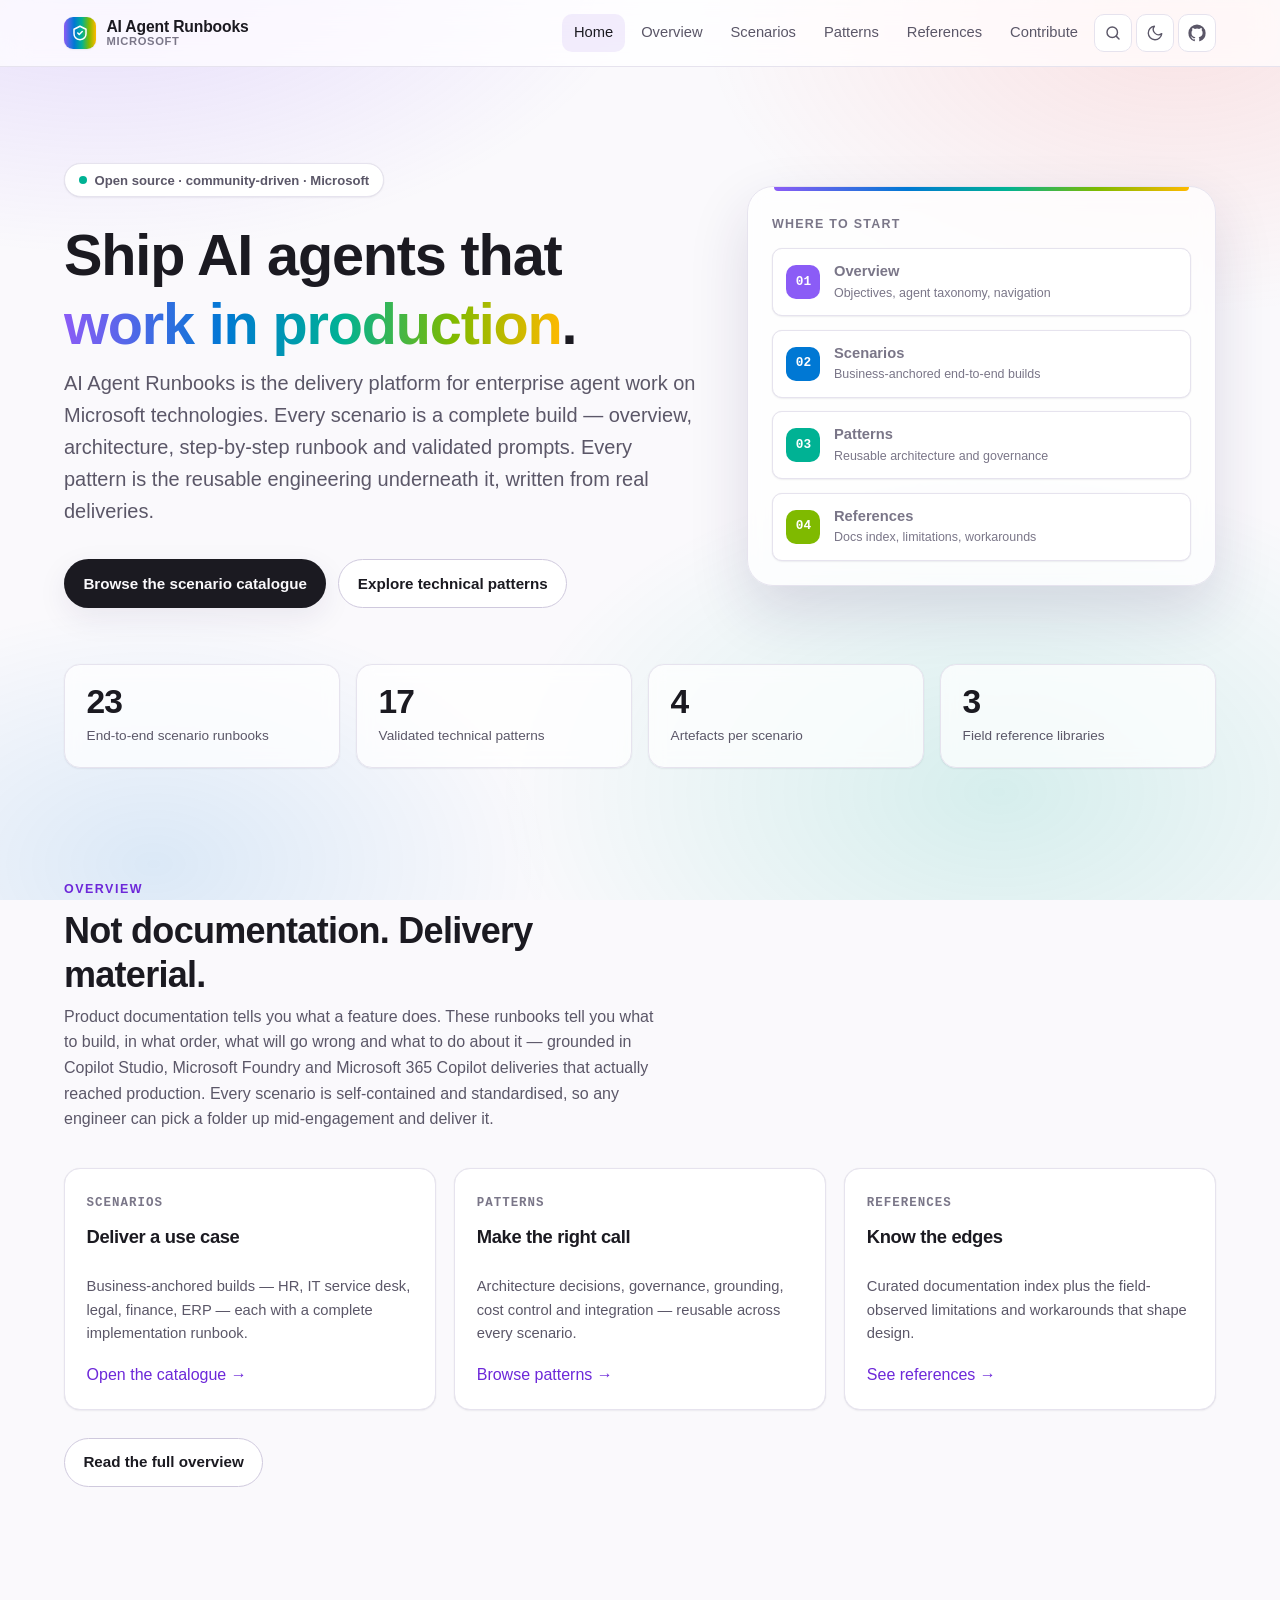
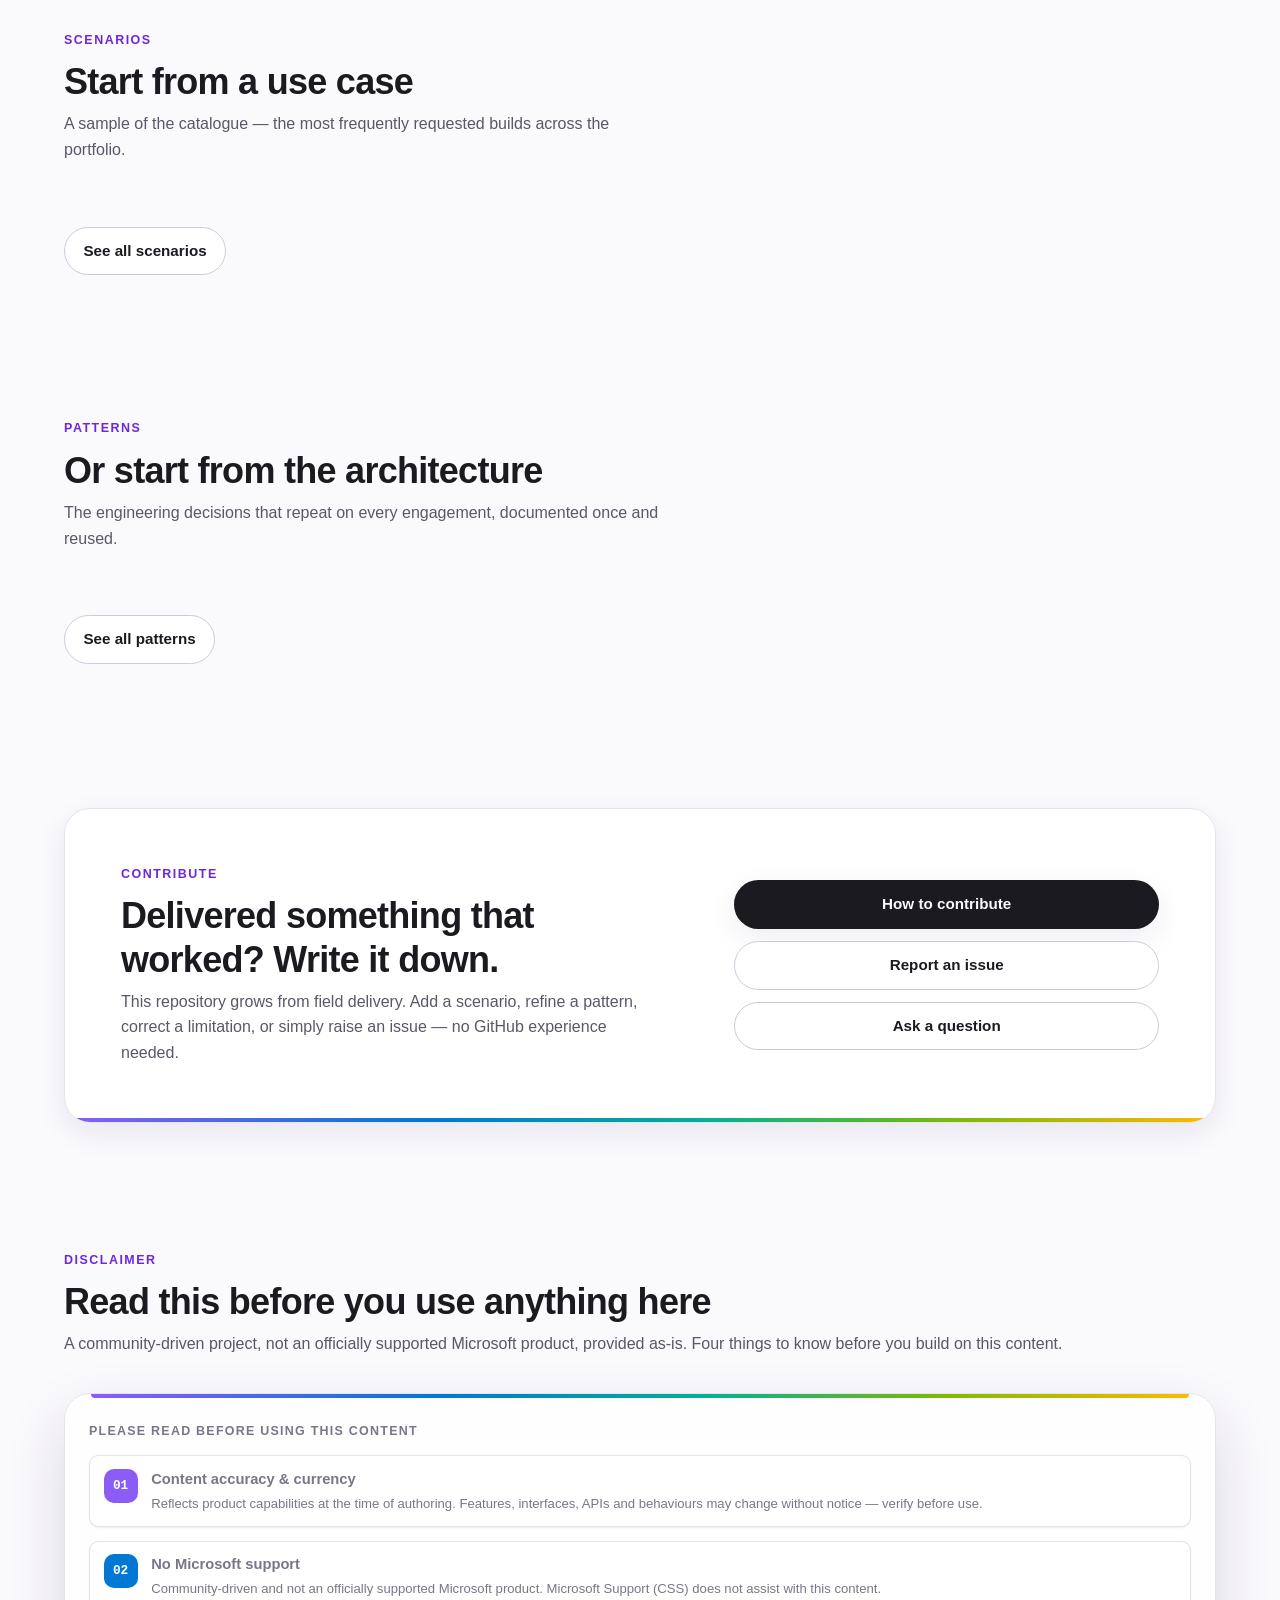
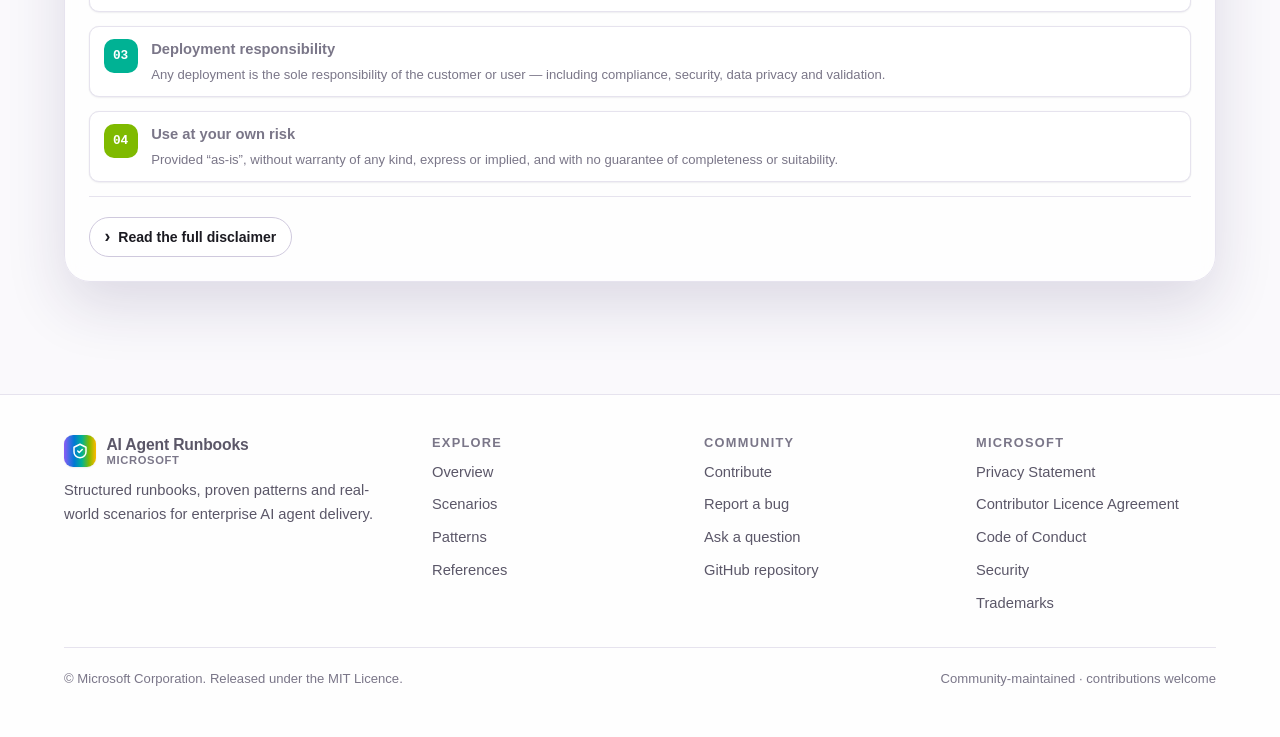
==== docs/index.html @ add22dee "Add full-text search to production website (#16) Port the reviewed dev search feature while preservi" ====
<!DOCTYPE html>
<html lang="en" data-theme="light">
<head>
<meta charset="UTF-8">
<meta name="viewport" content="width=device-width, initial-scale=1">
<title>AI Agent Runbooks — build production-ready agents on Microsoft platforms</title>
<meta name="description" content="The delivery platform for AI Agent Runbooks: end-to-end scenario runbooks, validated technical patterns and field references for Microsoft Copilot Studio, Microsoft Foundry and Microsoft 365 Copilot.">
<meta property="og:title" content="AI Agent Runbooks">
<meta property="og:description" content="Runbooks, patterns and references for building enterprise-grade AI agents on Microsoft platforms.">
<meta property="og:type" content="website">
<link rel="icon" href="data:image/svg+xml,<svg xmlns='http://www.w3.org/2000/svg' viewBox='0 0 32 32'><defs><linearGradient id='g' x1='0' x2='1'><stop offset='0' stop-color='%238b5cf6'/><stop offset='.5' stop-color='%230078d4'/><stop offset='1' stop-color='%2300b294'/></linearGradient></defs><rect width='32' height='32' rx='9' fill='url(%23g)'/><path d='M9 21V11h5.2c2.3 0 3.8 1.3 3.8 3.3 0 1.5-.8 2.6-2.2 3l2.6 3.7h-2.7l-2.2-3.3h-2V21H9zm2.5-5.3h2.4c1 0 1.6-.5 1.6-1.4s-.6-1.4-1.6-1.4h-2.4v2.8zM20 21l3.5-10H26l-3.5 10H20z' fill='white'/></svg>">
<link rel="stylesheet" href="assets/styles.css">
<script>
  (function () {
    var stored = null;
    try { stored = localStorage.getItem("arb-theme"); } catch (e) {}
    var theme = stored || (window.matchMedia("(prefers-color-scheme: dark)").matches ? "dark" : "light");
    document.documentElement.setAttribute("data-theme", theme);
  })();
</script>
</head>
<body>

<header class="site-header">
  <div class="wrap bar">
    <a class="brand" href="index.html">
      <span class="mark" aria-hidden="true">
        <svg viewBox="0 0 24 24" fill="none" stroke="white" stroke-width="2" stroke-linecap="round" stroke-linejoin="round"><path d="M12 3 4 7v6c0 4.4 3.4 7.4 8 8 4.6-.6 8-3.6 8-8V7l-8-4Z"/><path d="m9 12 2 2 4-4"/></svg>
      </span>
      <span class="name"><strong>AI Agent Runbooks</strong><span>Microsoft</span></span>
    </a>
    <button class="icon-btn nav-toggle" type="button" aria-expanded="false" aria-label="Toggle navigation"></button>
    <nav class="nav">
      <a class="navlink" href="index.html">Home</a>
      <a class="navlink" href="overview.html">Overview</a>
      <a class="navlink" href="scenarios.html">Scenarios</a>
      <a class="navlink" href="patterns.html">Patterns</a>
      <a class="navlink" href="references.html">References</a>
      <a class="navlink" href="contribute.html">Contribute</a>
      <button class="icon-btn" type="button" data-global-search data-search-icon aria-label="Search the site" aria-haspopup="dialog" aria-controls="site-search-dialog"></button>
      <button class="icon-btn" type="button" data-theme-toggle aria-label="Toggle theme"></button>
      <a class="icon-btn" href="https://github.com/microsoft/ai-agent-runbooks" target="_blank" rel="noopener" aria-label="Open the repository on GitHub" data-github-icon></a>
    </nav>
  </div>
</header>

<main>

  <!-- HERO -->
  <section class="hero">
    <div class="wrap hero-layout">
      <div>
        <span class="eyebrow"><span class="dot"></span> Open source · community-driven · Microsoft</span>
        <h1>Ship AI agents that <span class="grad-text">work in production</span>.</h1>
        <p class="lede">
          AI Agent Runbooks is the delivery platform for enterprise agent work on Microsoft technologies.
          Every scenario is a complete build — overview, architecture, step-by-step runbook and validated
          prompts. Every pattern is the reusable engineering underneath it, written from real deliveries.
        </p>
        <div class="hero-actions">
          <a class="btn btn-primary" href="scenarios.html">Browse the scenario catalogue</a>
          <a class="btn btn-ghost" href="patterns.html">Explore technical patterns</a>
        </div>
      </div>

      <aside class="hero-art" aria-label="Where to start">
        <div class="art-head">Where to start</div>
        <a class="art-step" href="overview.html"><span class="n">01</span><span><strong>Overview</strong><span>Objectives, agent taxonomy, navigation</span></span></a>
        <a class="art-step" href="scenarios.html"><span class="n">02</span><span><strong>Scenarios</strong><span>Business-anchored end-to-end builds</span></span></a>
        <a class="art-step" href="patterns.html"><span class="n">03</span><span><strong>Patterns</strong><span>Reusable architecture and governance</span></span></a>
        <a class="art-step" href="references.html"><span class="n">04</span><span><strong>References</strong><span>Docs index, limitations, workarounds</span></span></a>
      </aside>
    </div>

    <div class="wrap">
      <div class="stats">
        <div class="stat"><div class="num" id="stat-scenarios">23</div><div class="label">End-to-end scenario runbooks</div></div>
        <div class="stat"><div class="num" id="stat-patterns">17</div><div class="label">Validated technical patterns</div></div>
        <div class="stat"><div class="num">4</div><div class="label">Artefacts per scenario</div></div>
        <div class="stat"><div class="num">3</div><div class="label">Field reference libraries</div></div>
      </div>
    </div>
  </section>

  <!-- OVERVIEW -->
  <section class="section">
    <div class="wrap">
      <div class="section-head">
        <div class="kicker">Overview</div>
        <h2>Not documentation. Delivery material.</h2>
        <p class="muted">
          Product documentation tells you what a feature does. These runbooks tell you what to build, in what
          order, what will go wrong and what to do about it — grounded in Copilot Studio, Microsoft Foundry and
          Microsoft 365 Copilot deliveries that actually reached production. Every scenario is self-contained and
          standardised, so any engineer can pick a folder up mid-engagement and deliver it.
        </p>
      </div>

      <div class="grid grid-3">
        <div class="card pillar">
          <div class="step">SCENARIOS</div>
          <h3>Deliver a use case</h3>
          <p>Business-anchored builds — HR, IT service desk, legal, finance, ERP — each with a complete implementation runbook.</p>
          <div class="foot"><a href="scenarios.html">Open the catalogue →</a></div>
        </div>
        <div class="card pillar">
          <div class="step">PATTERNS</div>
          <h3>Make the right call</h3>
          <p>Architecture decisions, governance, grounding, cost control and integration — reusable across every scenario.</p>
          <div class="foot"><a href="patterns.html">Browse patterns →</a></div>
        </div>
        <div class="card pillar">
          <div class="step">REFERENCES</div>
          <h3>Know the edges</h3>
          <p>Curated documentation index plus the field-observed limitations and workarounds that shape design.</p>
          <div class="foot"><a href="references.html">See references →</a></div>
        </div>
      </div>

      <p style="margin-top:1.75rem"><a class="btn btn-ghost" href="overview.html">Read the full overview</a></p>
    </div>
  </section>

  <!-- FEATURED SCENARIOS -->
  <section class="section">
    <div class="wrap">
      <div class="section-head">
        <div class="kicker">Scenarios</div>
        <h2>Start from a use case</h2>
        <p class="muted">A sample of the catalogue — the most frequently requested builds across the portfolio.</p>
      </div>
      <div class="grid grid-3" id="featured-scenarios"></div>
      <p style="margin-top:1.75rem"><a class="btn btn-ghost" href="scenarios.html">See all scenarios</a></p>
    </div>
  </section>

  <!-- FEATURED PATTERNS -->
  <section class="section">
    <div class="wrap">
      <div class="section-head">
        <div class="kicker">Patterns</div>
        <h2>Or start from the architecture</h2>
        <p class="muted">The engineering decisions that repeat on every engagement, documented once and reused.</p>
      </div>
      <div class="grid grid-3" id="featured-patterns"></div>
      <p style="margin-top:1.75rem"><a class="btn btn-ghost" href="patterns.html">See all patterns</a></p>
    </div>
  </section>

  <!-- CTA -->
  <section class="section">
    <div class="wrap">
      <div class="cta">
        <div class="cta-grid">
          <div>
            <div style="font-size:.78rem;font-weight:700;letter-spacing:.12em;text-transform:uppercase;color:var(--accent);margin-bottom:.6rem">Contribute</div>
            <h2>Delivered something that worked? Write it down.</h2>
            <p style="margin-bottom:0">
              This repository grows from field delivery. Add a scenario, refine a pattern, correct a limitation,
              or simply raise an issue — no GitHub experience needed.
            </p>
          </div>
          <div class="actions">
            <a class="btn btn-primary" href="contribute.html">How to contribute</a>
            <a class="btn btn-ghost" href="https://github.com/microsoft/ai-agent-runbooks/issues/new?template=bug_report.yml" target="_blank" rel="noopener">Report an issue</a>
            <a class="btn btn-ghost" href="https://github.com/microsoft/ai-agent-runbooks/issues/new?template=question.yml" target="_blank" rel="noopener">Ask a question</a>
          </div>
        </div>
      </div>
    </div>
  </section>

  <!-- DISCLAIMER -->
  <section class="section disclaimer-section">
    <div class="wrap">
      <div class="section-head">
        <div class="kicker">Disclaimer</div>
        <h2>Read this before you use anything here</h2>
        <p class="muted">
          A community-driven project, not an officially supported Microsoft product, provided as-is.
          Four things to know before you build on this content.
        </p>
      </div>

      <div class="hero-art disclaimer-panel" aria-label="Disclaimer">
        <div class="art-head">Please read before using this content</div>
        <div class="art-step">
          <span class="n">01</span>
          <span><strong>Content accuracy &amp; currency</strong><span>Reflects product capabilities at the time of authoring. Features, interfaces, APIs and behaviours may change without notice — verify before use.</span></span>
        </div>
        <div class="art-step">
          <span class="n">02</span>
          <span><strong>No Microsoft support</strong><span>Community-driven and not an officially supported Microsoft product. Microsoft Support (CSS) does not assist with this content.</span></span>
        </div>
        <div class="art-step">
          <span class="n">03</span>
          <span><strong>Deployment responsibility</strong><span>Any deployment is the sole responsibility of the customer or user — including compliance, security, data privacy and validation.</span></span>
        </div>
        <div class="art-step">
          <span class="n">04</span>
          <span><strong>Use at your own risk</strong><span>Provided “as-is”, without warranty of any kind, express or implied, and with no guarantee of completeness or suitability.</span></span>
        </div>

        <details class="disclaimer-full">
          <summary><span class="chev" aria-hidden="true">›</span> Read the full disclaimer</summary>
          <div class="disclaimer-body">
            <p><strong>Please read the following disclaimers carefully before using any content in this repository.</strong></p>

            <h4>1. Content accuracy and currency</h4>
            <p>
              The content, configurations, architecture diagrams, and implementation guidance included in this
              repository reflect information and product capabilities available <strong>at the time of authoring</strong>.
              Microsoft products and services — including Microsoft Copilot Studio, Azure AI Foundry, and
              Microsoft 365 Copilot — are continuously updated, and <strong>features, interfaces, APIs, and
              behaviors may change</strong> without notice following a product update or release.
            </p>
            <p>
              Users are responsible for verifying that the guidance in this repository remains applicable and
              accurate against the current version of the relevant Microsoft products and services before use in
              any project or production environment.
            </p>

            <h4>2. No Microsoft support</h4>
            <p>
              This repository is a <strong>community-driven project</strong> and is <strong>not an officially
              supported Microsoft product</strong>. Content is contributed and maintained by Microsoft employees
              and community members acting in a voluntary capacity.
            </p>
            <p>
              <strong>Microsoft Support (CSS) does not provide assistance, troubleshooting, or incident
              response</strong> for issues arising from the use of content in this repository. For official
              product support, please use the
              <a href="https://support.microsoft.com" target="_blank" rel="noopener">Microsoft Support portal</a>
              or your designated Microsoft support channel.
            </p>

            <h4>3. Deployment responsibility</h4>
            <p>
              Any deployment of AI Agent solutions derived from or informed by the content in this repository is
              <strong>the sole responsibility of the customer or user performing the deployment</strong>. This
              includes, but is not limited to:
            </p>
            <ul>
              <li>Ensuring compliance with applicable laws, regulations, and organizational policies</li>
              <li>Validating configurations, integrations, and data handling practices in your target environment</li>
              <li>Managing access controls, security configurations, and data privacy requirements</li>
              <li>Testing and validating agent behavior prior to production release</li>
            </ul>
            <p>
              Microsoft and the contributors to this repository <strong>assume no liability</strong> for any
              damages, data loss, service disruption, or compliance violations resulting from the use or
              deployment of content from this repository.
            </p>

            <h4>4. General use at own risk</h4>
            <p>
              This repository is provided <strong>“as-is”</strong>, without warranty of any kind, express or
              implied. The authors and contributors make no representations or guarantees regarding the
              completeness, reliability, suitability, or availability of any content within this repository for
              any particular purpose. <strong>Use of this repository and its contents is entirely at your own
              risk.</strong>
            </p>

            <p class="disclaimer-note">
              Source of record:
              <a href="https://github.com/microsoft/ai-agent-runbooks/tree/main/00-overview#disclaimer" target="_blank" rel="noopener">00-overview · Disclaimer</a>.
              Trademark guidance is covered by
              <a href="https://www.microsoft.com/en-us/legal/intellectualproperty/trademarks/usage/general" target="_blank" rel="noopener">Microsoft’s Trademark &amp; Brand Guidelines</a>.
            </p>
          </div>
        </details>
      </div>
    </div>
  </section>

</main>

<footer class="site-footer">
  <div class="wrap">
    <div class="footer-grid">
      <div>
        <a class="brand" href="index.html" style="margin-bottom:.75rem">
          <span class="mark" aria-hidden="true">
            <svg viewBox="0 0 24 24" fill="none" stroke="white" stroke-width="2" stroke-linecap="round" stroke-linejoin="round"><path d="M12 3 4 7v6c0 4.4 3.4 7.4 8 8 4.6-.6 8-3.6 8-8V7l-8-4Z"/><path d="m9 12 2 2 4-4"/></svg>
          </span>
          <span class="name"><strong>AI Agent Runbooks</strong><span>Microsoft</span></span>
        </a>
        <p class="muted" style="font-size:.92rem;max-width:38ch">
          Structured runbooks, proven patterns and real-world scenarios for enterprise AI agent delivery.
        </p>
      </div>
      <div>
        <h4>Explore</h4>
        <ul>
          <li><a href="overview.html">Overview</a></li>
          <li><a href="scenarios.html">Scenarios</a></li>
          <li><a href="patterns.html">Patterns</a></li>
          <li><a href="references.html">References</a></li>
        </ul>
      </div>
      <div>
        <h4>Community</h4>
        <ul>
          <li><a href="contribute.html">Contribute</a></li>
          <li><a href="https://github.com/microsoft/ai-agent-runbooks/issues/new?template=bug_report.yml" target="_blank" rel="noopener">Report a bug</a></li>
          <li><a href="https://github.com/microsoft/ai-agent-runbooks/issues/new?template=question.yml" target="_blank" rel="noopener">Ask a question</a></li>
          <li><a href="https://github.com/microsoft/ai-agent-runbooks" target="_blank" rel="noopener">GitHub repository</a></li>
        </ul>
      </div>
      <div>
        <h4>Microsoft</h4>
        <ul>
          <li><a href="https://go.microsoft.com/fwlink/?LinkId=521839" target="_blank" rel="noopener">Privacy Statement</a></li>
          <li><a href="https://cla.opensource.microsoft.com" target="_blank" rel="noopener">Contributor Licence Agreement</a></li>
          <li><a href="https://opensource.microsoft.com/codeofconduct/" target="_blank" rel="noopener">Code of Conduct</a></li>
          <li><a href="https://github.com/microsoft/ai-agent-runbooks/blob/main/SECURITY.md" target="_blank" rel="noopener">Security</a></li>
          <li><a href="https://www.microsoft.com/legal/intellectualproperty/trademarks/usage/general" target="_blank" rel="noopener">Trademarks</a></li>
        </ul>
      </div>
    </div>
    <div class="legal">
      <span>© Microsoft Corporation. Released under the MIT Licence.</span>
      <span>Community-maintained · contributions welcome</span>
    </div>
  </div>
</footer>

<script src="assets/data.js"></script>
<script src="assets/app.js"></script>
<script>
  (function () {
    var featuredScenarios = [
      "Employee-Self-Service-Agent",
      "Email-and-Mailbox-Triage-Agent",
      "Document-Processing-and-Extraction-Agent"
    ];
    var featuredPatterns = [
      "Enterprise-RAG-Pattern",
      "Agent-Governance-and-Rollout-Control-Plane",
      "Declarative-vs-Custom-engine-agent"
    ];

    function pick(list, ids) {
      return ids.map(function (id) {
        return list.filter(function (x) { return x.id === id; })[0];
      }).filter(Boolean);
    }

    document.getElementById("featured-scenarios").innerHTML =
      pick(SCENARIOS, featuredScenarios).map(scenarioCard).join("");
    document.getElementById("featured-patterns").innerHTML =
      pick(PATTERNS, featuredPatterns).map(patternCard).join("");
  })();
</script>

</body>
</html>
---- docs/assets/styles.css ----
/* =============================================================
   AI Agent Runbooks — design system
   Visual language: Microsoft 365 Copilot — soft light mesh
   background, Segoe UI, Copilot spectrum accents, rounded cards.
   ============================================================= */

:root {
  color-scheme: light;

  /* Copilot spectrum */
  --violet: #8b5cf6;
  --violet-deep: #6d28d9;
  --blue: #0078d4;
  --teal: #00b294;
  --green: #7fba00;
  --amber: #ffb900;
  --coral: #f9736b;

  --spectrum: linear-gradient(90deg, var(--violet) 0%, var(--blue) 32%, var(--teal) 56%, var(--green) 78%, var(--amber) 100%);

  --bg: #faf9fc;
  --surface: #ffffff;
  --surface-2: #f4f2f8;
  --panel: rgba(255, 255, 255, 0.72);
  --border: #e6e3ee;
  --border-strong: #cfc9dd;

  --text: #1b1a21;
  --text-muted: #5b5768;
  --text-soft: #7a7688;

  --accent: var(--violet-deep);
  --accent-soft: rgba(109, 40, 217, 0.08);
  --on-accent: #ffffff;

  --shadow-sm: 0 1px 2px rgba(24, 20, 45, 0.06), 0 0 1px rgba(24, 20, 45, 0.1);
  --shadow-md: 0 10px 30px rgba(43, 27, 84, 0.08);
  --shadow-lg: 0 24px 60px rgba(43, 27, 84, 0.14);

  --radius: 10px;
  --radius-lg: 16px;
  --radius-xl: 26px;

  --font: "Segoe UI", "Segoe UI Variable", Aptos, Calibri, -apple-system, BlinkMacSystemFont, sans-serif;
  --mono: Consolas, "Cascadia Mono", "Courier New", monospace;

  --maxw: 1200px;
}

html[data-theme="dark"] {
  color-scheme: dark;
  --bg: #14131a;
  --surface: #1c1b24;
  --surface-2: #23212e;
  --panel: rgba(28, 27, 36, 0.72);
  --border: #302e3d;
  --border-strong: #453f57;
  --text: #ece9f5;
  --text-muted: #a7a2b8;
  --text-soft: #8d8899;
  --accent: #b18bff;
  --accent-soft: rgba(177, 139, 255, 0.14);
  --on-accent: #17131f;
  --shadow-sm: 0 1px 2px rgba(0, 0, 0, 0.4);
  --shadow-md: 0 10px 30px rgba(0, 0, 0, 0.45);
  --shadow-lg: 0 24px 60px rgba(0, 0, 0, 0.55);
}

/* ---------- base ---------- */
* { box-sizing: border-box; }

html { scroll-behavior: smooth; }

body {
  margin: 0;
  font-family: var(--font);
  background: var(--bg);
  color: var(--text);
  font-size: 16px;
  line-height: 1.6;
  -webkit-font-smoothing: antialiased;
}

/* Soft Copilot mesh, fixed behind everything */
body::before {
  content: "";
  position: fixed;
  inset: 0;
  z-index: -1;
  pointer-events: none;
  background:
    radial-gradient(58rem 34rem at 8% -8%, rgba(139, 92, 246, 0.20), transparent 60%),
    radial-gradient(48rem 30rem at 92% 2%, rgba(249, 115, 107, 0.16), transparent 62%),
    radial-gradient(52rem 34rem at 78% 88%, rgba(0, 178, 148, 0.14), transparent 60%),
    radial-gradient(40rem 26rem at 12% 96%, rgba(0, 120, 212, 0.12), transparent 62%);
}

html[data-theme="dark"] body::before { opacity: 0.5; }

a { color: var(--accent); text-decoration: none; }
a:hover { text-decoration: underline; }

h1, h2, h3, h4 { line-height: 1.2; margin: 0 0 0.5rem; letter-spacing: -0.02em; font-weight: 600; }
h1 { font-size: clamp(2.2rem, 5vw, 3.6rem); }
h2 { font-size: clamp(1.6rem, 3vw, 2.25rem); }
h3 { font-size: 1.15rem; }
p { margin: 0 0 1rem; }

.wrap { width: 100%; max-width: var(--maxw); margin: 0 auto; padding: 0 1.5rem; }
.muted { color: var(--text-muted); }
.center { text-align: center; }
.grad-text {
  background: var(--spectrum);
  -webkit-background-clip: text;
  background-clip: text;
  color: transparent;
}

/* ---------- header ---------- */
.site-header {
  position: sticky;
  top: 0;
  z-index: 50;
  backdrop-filter: saturate(180%) blur(14px);
  background: var(--panel);
  border-bottom: 1px solid var(--border);
}
.site-header .bar {
  display: flex;
  align-items: center;
  gap: 1rem;
  height: 66px;
}
.brand { display: flex; align-items: center; gap: 0.65rem; font-weight: 600; color: var(--text); }
.brand:hover { text-decoration: none; }
.brand .mark {
  width: 32px; height: 32px; border-radius: 9px;
  background: var(--spectrum);
  display: grid; place-items: center;
  box-shadow: var(--shadow-sm);
}
.brand .mark svg { width: 18px; height: 18px; }
.brand .name { display: flex; flex-direction: column; line-height: 1.1; }
.brand .name strong { font-size: 0.98rem; letter-spacing: -0.01em; }
.brand .name span { font-size: 0.7rem; color: var(--text-soft); letter-spacing: 0.06em; text-transform: uppercase; }

.nav { display: flex; align-items: center; gap: 0.25rem; margin-left: auto; }
.nav a.navlink {
  padding: 0.45rem 0.75rem;
  border-radius: var(--radius);
  color: var(--text-muted);
  font-size: 0.92rem;
  font-weight: 500;
}
.nav a.navlink:hover { background: var(--surface-2); color: var(--text); text-decoration: none; }
.nav a.navlink.active { color: var(--text); background: var(--accent-soft); }

.icon-btn {
  display: grid; place-items: center;
  width: 38px; height: 38px;
  border-radius: var(--radius);
  border: 1px solid var(--border);
  background: var(--surface);
  color: var(--text-muted);
  cursor: pointer;
}
.icon-btn:hover { color: var(--text); border-color: var(--border-strong); }
.nav-toggle { display: none; }

/* ---------- buttons ---------- */
.btn {
  display: inline-flex; align-items: center; gap: 0.5rem;
  padding: 0.7rem 1.15rem;
  border-radius: 999px;
  font-weight: 600; font-size: 0.95rem;
  border: 1px solid transparent;
  cursor: pointer;
  transition: transform 0.15s ease, box-shadow 0.15s ease;
}
.btn:hover { text-decoration: none; transform: translateY(-1px); }
.btn-primary { background: var(--text); color: var(--bg); box-shadow: var(--shadow-md); }
html[data-theme="dark"] .btn-primary { background: var(--accent); color: var(--on-accent); }
.btn-ghost { background: var(--surface); color: var(--text); border-color: var(--border-strong); }
.btn-ghost:hover { border-color: var(--accent); color: var(--accent); }

/* ---------- hero ---------- */
.hero { padding: clamp(3.5rem, 8vw, 6rem) 0 3rem; }
.hero-layout { display: grid; grid-template-columns: minmax(0, 1.15fr) minmax(0, 0.85fr); gap: 3rem; align-items: center; }
.hero .eyebrow {
  display: inline-flex; align-items: center; gap: 0.5rem;
  padding: 0.35rem 0.85rem;
  border-radius: 999px;
  background: var(--surface);
  border: 1px solid var(--border);
  font-size: 0.82rem; font-weight: 600; color: var(--text-muted);
  box-shadow: var(--shadow-sm);
  margin-bottom: 1.5rem;
}
.hero .eyebrow .dot { width: 8px; height: 8px; border-radius: 50%; background: var(--teal); }
.hero h1 { max-width: 20ch; }
.hero .lede { font-size: clamp(1.05rem, 2vw, 1.25rem); color: var(--text-muted); max-width: 62ch; margin-bottom: 2rem; }
.hero-actions { display: flex; flex-wrap: wrap; gap: 0.75rem; }

.stats {
  display: grid;
  grid-template-columns: repeat(4, minmax(0, 1fr));
  gap: 1rem;
  margin-top: 3.5rem;
}
.stat {
  background: var(--panel);
  backdrop-filter: blur(8px);
  border: 1px solid var(--border);
  border-radius: var(--radius-lg);
  padding: 1.25rem 1.35rem;
  box-shadow: var(--shadow-sm);
}
.stat .num { font-size: 2.1rem; font-weight: 600; letter-spacing: -0.03em; line-height: 1; }
.stat .label { font-size: 0.85rem; color: var(--text-muted); margin-top: 0.4rem; }

/* ---------- hero artwork ---------- */
.hero-art {
  position: relative;
  display: grid;
  gap: 0.85rem;
  padding: 1.5rem;
  border-radius: var(--radius-xl);
  background: var(--panel);
  backdrop-filter: blur(10px);
  border: 1px solid var(--border);
  box-shadow: var(--shadow-lg);
  overflow: hidden;
}
.hero-art::before {
  content: "";
  position: absolute;
  top: 0; left: 26px; right: 26px; height: 4px;
  border-radius: 0 0 4px 4px;
  background: var(--spectrum);
}
.hero-art .art-head {
  display: flex; align-items: center; gap: 0.55rem;
  font-size: 0.78rem; font-weight: 700; letter-spacing: 0.1em;
  text-transform: uppercase; color: var(--text-soft);
  margin-top: 0.25rem;
}
.art-step {
  display: grid; grid-template-columns: 34px 1fr; gap: 0.85rem;
  align-items: center;
  padding: 0.7rem 0.85rem;
  border-radius: var(--radius);
  border: 1px solid var(--border);
  background: var(--surface);
  box-shadow: var(--shadow-sm);
}
a.art-step { color: inherit; transition: border-color 0.15s ease, transform 0.15s ease, box-shadow 0.15s ease; }
a.art-step:hover {
  text-decoration: none;
  border-color: var(--accent);
  transform: translateY(-1px);
  box-shadow: var(--shadow-md);
}
.art-step .n {
  width: 34px; height: 34px; border-radius: 10px;
  display: grid; place-items: center;
  font-family: var(--mono); font-size: 0.8rem; font-weight: 700;
  color: #fff;
}
.art-step:nth-child(2) .n { background: var(--violet); }
.art-step:nth-child(3) .n { background: var(--blue); }
.art-step:nth-child(4) .n { background: var(--teal); }
.art-step:nth-child(5) .n { background: var(--green); }
.art-step:nth-child(6) .n { background: var(--amber); }
.art-step strong { display: block; font-size: 0.92rem; font-weight: 600; }
.art-step span { font-size: 0.78rem; color: var(--text-soft); }

/* ---------- sections ---------- */
.section { padding: clamp(2.5rem, 5vw, 4rem) 0; }
.section-head { max-width: 68ch; margin-bottom: 2.25rem; }
.section-head .kicker {
  font-size: 0.78rem; font-weight: 700; letter-spacing: 0.12em;
  text-transform: uppercase; color: var(--accent); margin-bottom: 0.6rem;
}

.grid { display: grid; gap: 1.15rem; }
.grid-2 { grid-template-columns: repeat(2, minmax(0, 1fr)); }
.grid-3 { grid-template-columns: repeat(3, minmax(0, 1fr)); }
.grid-4 { grid-template-columns: repeat(4, minmax(0, 1fr)); }

/* ---------- cards ---------- */
.card {
  position: relative;
  display: flex; flex-direction: column;
  background: var(--surface);
  border: 1px solid var(--border);
  border-radius: var(--radius-lg);
  padding: 1.35rem;
  box-shadow: var(--shadow-sm);
  transition: transform 0.18s ease, box-shadow 0.18s ease, border-color 0.18s ease;
  overflow: hidden;
}
a.card { color: inherit; }
a.card:hover { text-decoration: none; transform: translateY(-3px); box-shadow: var(--shadow-md); border-color: var(--border-strong); }
.card::before {
  content: "";
  position: absolute; inset: 0 0 auto 0; height: 3px;
  background: var(--spectrum);
  opacity: 0; transition: opacity 0.18s ease;
}
a.card:hover::before { opacity: 1; }

.card .card-icon {
  width: 42px; height: 42px; border-radius: 12px;
  display: grid; place-items: center;
  font-size: 1.25rem;
  background: var(--surface-2);
  border: 1px solid var(--border);
  margin-bottom: 0.9rem;
}
.card h3 { margin-bottom: 0.3rem; min-height: 2.75rem; }
.card .type { font-size: 0.78rem; color: var(--accent); font-weight: 600; margin-bottom: 0.6rem; }
.card p {
  font-size: 0.92rem; color: var(--text-muted); margin-bottom: 1rem;
  display: -webkit-box; -webkit-box-orient: vertical; -webkit-line-clamp: 6;
  overflow: hidden;
}
.card .foot { margin-top: auto; display: flex; flex-wrap: wrap; gap: 0.4rem; align-items: center; }
.grid > .card { height: 100%; }

.tag {
  font-size: 0.72rem;
  font-weight: 500;
  padding: 0.2rem 0.55rem;
  border-radius: 999px;
  background: var(--surface-2);
  border: 1px solid var(--border);
  color: var(--text-muted);
  white-space: nowrap;
}
.tag.more { background: transparent; border-style: dashed; }

.pill-status {
  font-size: 0.72rem; font-weight: 600;
  padding: 0.2rem 0.55rem; border-radius: 999px;
  border: 1px solid rgba(0, 178, 148, 0.35);
  background: rgba(0, 178, 148, 0.1);
  color: #06795f;
}
html[data-theme="dark"] .pill-status { color: #4fd6bb; }
.pill-status.preview {
  border-color: rgba(255, 185, 0, 0.4);
  background: rgba(255, 185, 0, 0.12);
  color: #8a6100;
}
html[data-theme="dark"] .pill-status.preview { color: #ffcf4d; }

/* numbered pillar cards */
.pillar { padding-top: 1.6rem; }
.pillar .step {
  font-family: var(--mono);
  font-size: 0.78rem; font-weight: 700;
  color: var(--text-soft);
  letter-spacing: 0.08em;
  margin-bottom: 0.75rem;
}

/* ---------- catalogue toolbar ---------- */
.toolbar {
  position: sticky; top: 66px; z-index: 30;
  background: var(--panel);
  backdrop-filter: blur(14px);
  border: 1px solid var(--border);
  border-radius: var(--radius-lg);
  padding: 1rem;
  margin-bottom: 1.75rem;
  box-shadow: var(--shadow-sm);
}
.search {
  display: flex; align-items: center; gap: 0.6rem;
  background: var(--surface);
  border: 1px solid var(--border);
  border-radius: 999px;
  padding: 0.55rem 1rem;
}
.search:focus-within { border-color: var(--accent); box-shadow: 0 0 0 3px var(--accent-soft); }
.search input {
  flex: 1; border: 0; outline: 0; background: transparent;
  font: inherit; font-size: 0.95rem; color: var(--text);
}
.search svg { flex: none; color: var(--text-soft); }

.filters { display: flex; flex-wrap: wrap; gap: 0.4rem; margin-top: 0.85rem; }
.chip {
  font-size: 0.82rem;
  padding: 0.35rem 0.8rem;
  border-radius: 999px;
  border: 1px solid var(--border);
  background: var(--surface);
  color: var(--text-muted);
  cursor: pointer;
  font-family: inherit;
}
.chip:hover { border-color: var(--border-strong); color: var(--text); }
.chip[aria-pressed="true"] { background: var(--text); color: var(--bg); border-color: var(--text); }
html[data-theme="dark"] .chip[aria-pressed="true"] { background: var(--accent); color: var(--on-accent); border-color: var(--accent); }

.result-count { font-size: 0.86rem; color: var(--text-soft); margin-top: 0.85rem; }
.empty { padding: 3rem 1rem; text-align: center; color: var(--text-muted); }

/* ---------- global search ---------- */
.search-dialog {
  width: min(860px, calc(100vw - 2rem));
  max-width: 100%;
  border: 1px solid var(--border);
  border-radius: var(--radius-xl);
  padding: 0;
  background: var(--surface);
  color: var(--text);
  box-shadow: var(--shadow-lg);
}
.search-dialog::backdrop { background: rgba(21, 16, 34, 0.55); }
.search-dialog-panel {
  display: grid;
  gap: 1rem;
  padding: 1.25rem;
}
.search-dialog-head {
  display: flex;
  align-items: flex-start;
  justify-content: space-between;
  gap: 1rem;
}
.search-dialog-kicker {
  margin: 0 0 0.25rem;
  font-size: 0.78rem;
  font-weight: 700;
  letter-spacing: 0.12em;
  text-transform: uppercase;
  color: var(--accent);
}
.search-dialog-head h2 { margin-bottom: 0; font-size: clamp(1.25rem, 2.5vw, 1.8rem); }
.search-dialog-close {
  font-size: 1.3rem;
  line-height: 1;
}
.search-dialog-label {
  display: inline-block;
  margin-bottom: 0.45rem;
  font-size: 0.86rem;
  font-weight: 600;
  color: var(--text-muted);
}
.search-dialog-form { margin: 0; }
.search-dialog-search { padding-right: 1.1rem; }
.search-scope {
  display: flex;
  flex-wrap: wrap;
  gap: 0.5rem;
  margin: 0;
  padding: 0;
  border: 0;
}
.scope-chip {
  position: relative;
  cursor: pointer;
}
.scope-chip input {
  position: absolute;
  inset: 0;
  opacity: 0;
  pointer-events: none;
}
.scope-chip span {
  display: inline-flex;
  align-items: center;
  padding: 0.4rem 0.85rem;
  border-radius: 999px;
  border: 1px solid var(--border);
  background: var(--surface);
  color: var(--text-muted);
  font-size: 0.82rem;
  font-weight: 500;
}
.scope-chip input:focus-visible + span {
  outline: 3px solid var(--accent-soft);
  outline-offset: 2px;
}
.scope-chip input:checked + span {
  background: var(--text);
  color: var(--bg);
  border-color: var(--text);
}
html[data-theme="dark"] .scope-chip input:checked + span {
  background: var(--accent);
  color: var(--on-accent);
  border-color: var(--accent);
}
.search-meta {
  display: flex;
  align-items: center;
  justify-content: space-between;
  gap: 1rem;
}
.search-meta .result-count { margin-top: 0; }
.search-retry { padding: 0.55rem 0.95rem; border-radius: 999px; }
.search-retry[hidden] { display: none; }
.search-results {
  min-height: 220px;
  max-height: min(55vh, 34rem);
  overflow: auto;
  padding-right: 0.15rem;
}
.search-result {
  display: grid;
  gap: 0.45rem;
  padding: 1rem 1.05rem;
  border: 1px solid var(--border);
  border-radius: var(--radius-lg);
  background: var(--surface);
  color: inherit;
  box-shadow: var(--shadow-sm);
}
.search-result + .search-result { margin-top: 0.8rem; }
.search-result:hover {
  text-decoration: none;
  border-color: var(--border-strong);
  box-shadow: var(--shadow-md);
}
.search-result-head {
  display: flex;
  align-items: center;
  justify-content: space-between;
  gap: 0.75rem;
}
.search-result-head strong { font-size: 1rem; color: var(--text); }
.search-result p {
  margin: 0;
  font-size: 0.92rem;
  color: var(--text-muted);
}
.search-result-url {
  font-size: 0.78rem;
  color: var(--text-soft);
  word-break: break-all;
}

/* ---------- page header ---------- */
.page-head { padding: clamp(2.5rem, 6vw, 4rem) 0 1.5rem; }
.page-head h1 { font-size: clamp(1.9rem, 4vw, 2.9rem); }
.page-head p { max-width: 65ch; color: var(--text-muted); font-size: 1.05rem; }
.crumbs { font-size: 0.85rem; color: var(--text-soft); margin-bottom: 0.75rem; }

/* ---------- anatomy list ---------- */
.anatomy { display: grid; gap: 0.6rem; }
.anatomy-row {
  display: grid; grid-template-columns: 220px 1fr; gap: 1rem;
  align-items: baseline;
  padding: 0.9rem 1.1rem;
  border: 1px solid var(--border);
  border-radius: var(--radius);
  background: var(--surface);
}
.anatomy-row code {
  font-family: var(--mono); font-size: 0.85rem;
  color: var(--accent); font-weight: 600;
}
.anatomy-row span { font-size: 0.92rem; color: var(--text-muted); }
.card .anatomy-row { grid-template-columns: minmax(0, 1fr) auto; padding: 0.7rem 0.9rem; }
.card .anatomy-row code { font-size: 0.8rem; }
.card .anatomy-row span { font-size: 0.8rem; white-space: nowrap; }
.compare-col p { min-height: 5.4rem; }
@media (max-width: 760px) { .compare-col p { min-height: 0; } }

/* ---------- disclaimer ---------- */
.disclaimer-panel .art-step { align-items: flex-start; }
.disclaimer-panel .art-step .n { margin-top: 0.1rem; }
.disclaimer-panel .art-step > span:last-child > span {
  display: block;
  margin-top: 0.2rem;
  font-size: 0.82rem;
  line-height: 1.55;
}
.disclaimer-full { border-top: 1px solid var(--border); padding-top: 1.25rem; }
.disclaimer-full > summary {
  display: inline-flex; align-items: center; gap: 0.5rem;
  cursor: pointer;
  font-size: 0.88rem; font-weight: 600;
  color: var(--text);
  list-style: none;
  padding: 0.5rem 0.9rem;
  border: 1px solid var(--border-strong);
  border-radius: 999px;
  background: var(--surface);
  transition: border-color 0.15s ease, color 0.15s ease;
}
.disclaimer-full > summary::-webkit-details-marker { display: none; }
.disclaimer-full > summary:hover { border-color: var(--accent); color: var(--accent); }
.disclaimer-full > summary .chev { transition: transform 0.2s ease; font-size: 1.1rem; line-height: 1; }
.disclaimer-full[open] > summary .chev { transform: rotate(90deg); }

.disclaimer-section .section-head { max-width: none; }
.disclaimer-body { max-width: none; margin-top: 1.5rem; font-size: 0.92rem; color: var(--text-muted); }
.disclaimer-body h4 {
  font-size: 0.95rem; color: var(--text);
  margin: 1.65rem 0 0.5rem;
  padding-left: 0.75rem;
  border-left: 3px solid var(--accent);
}
.disclaimer-body h4:first-child { margin-top: 0; }
.disclaimer-body p { margin: 0 0 0.75rem; line-height: 1.7; }
.disclaimer-body ul { margin: 0 0 0.75rem; padding-left: 1.25rem; display: grid; gap: 0.35rem; }
.disclaimer-body li { line-height: 1.6; }
.disclaimer-body strong { color: var(--text); font-weight: 600; }
.disclaimer-note {
  margin-top: 1.5rem;
  padding-top: 1rem;
  border-top: 1px solid var(--border);
  font-size: 0.85rem;
  color: var(--text-soft);
}

/* ---------- CTA band ---------- */
.cta {
  border-radius: var(--radius-xl);
  padding: clamp(2.25rem, 5vw, 3.5rem);
  background: var(--surface);
  border: 1px solid var(--border);
  box-shadow: var(--shadow-md);
  position: relative;
  overflow: hidden;
}
.cta::after {
  content: "";
  position: absolute; inset: auto 0 0 0; height: 4px;
  background: var(--spectrum);
}
.cta h2 { max-width: 22ch; }
.cta p { max-width: 60ch; color: var(--text-muted); }
.cta-grid {
  display: grid;
  grid-template-columns: minmax(0, 1.35fr) minmax(0, 1fr);
  gap: 2.5rem;
  align-items: center;
}
.cta-grid .actions { display: flex; flex-direction: column; gap: 0.75rem; align-items: stretch; }
.cta-grid .actions .btn { justify-content: center; }
.cta-grid .cta-note {
  border-left: 3px solid var(--accent);
  padding: 0.35rem 0 0.35rem 1rem;
  font-size: 0.92rem;
  color: var(--text-muted);
}
@media (max-width: 860px) { .cta-grid { grid-template-columns: 1fr; gap: 1.75rem; } }

/* ---------- footer ---------- */
.site-footer {
  border-top: 1px solid var(--border);
  margin-top: 3rem;
  padding: 2.5rem 0 3rem;
  background: var(--panel);
}
.footer-grid { display: grid; grid-template-columns: 1.4fr repeat(3, 1fr); gap: 2rem; }
.footer-grid h4 { font-size: 0.8rem; text-transform: uppercase; letter-spacing: 0.1em; color: var(--text-soft); }
.footer-grid ul { list-style: none; padding: 0; margin: 0; display: grid; gap: 0.45rem; }
.footer-grid a { color: var(--text-muted); font-size: 0.92rem; }
.footer-grid a:hover { color: var(--accent); }
.legal {
  margin-top: 2rem; padding-top: 1.25rem;
  border-top: 1px solid var(--border);
  font-size: 0.82rem; color: var(--text-soft);
  display: flex; flex-wrap: wrap; gap: 1rem; justify-content: space-between;
}

/* ---------- responsive ---------- */
@media (max-width: 980px) {
  .hero-layout { grid-template-columns: 1fr; gap: 2.25rem; }
  .grid-4 { grid-template-columns: repeat(2, minmax(0, 1fr)); }
  .grid-3 { grid-template-columns: repeat(2, minmax(0, 1fr)); }
  .stats { grid-template-columns: repeat(2, minmax(0, 1fr)); }
  .footer-grid { grid-template-columns: repeat(2, minmax(0, 1fr)); }
}
@media (max-width: 760px) {
  .nav-toggle { display: grid; }
  .nav {
    display: none;
    position: absolute; top: 66px; left: 0; right: 0;
    flex-direction: column; align-items: stretch;
    gap: 0.2rem; padding: 0.75rem 1.5rem 1.1rem;
    background: var(--surface);
    border-bottom: 1px solid var(--border);
    box-shadow: var(--shadow-md);
  }
  .nav.open { display: flex; }
  .nav .icon-btn { width: 100%; height: 40px; }
  .grid-2, .grid-3, .grid-4 { grid-template-columns: 1fr; }
  .anatomy-row { grid-template-columns: 1fr; gap: 0.25rem; }
  .toolbar { position: static; }
  .search-dialog {
    width: calc(100vw - 1rem);
    max-height: calc(100vh - 1rem);
  }
  .search-dialog-panel { padding: 1rem; }
  .search-dialog-head,
  .search-meta,
  .search-result-head {
    align-items: stretch;
    flex-direction: column;
  }
  .search-results { max-height: 50vh; }
}

@media (prefers-reduced-motion: reduce) {
  * { transition: none !important; animation: none !important; }
  html { scroll-behavior: auto; }
}
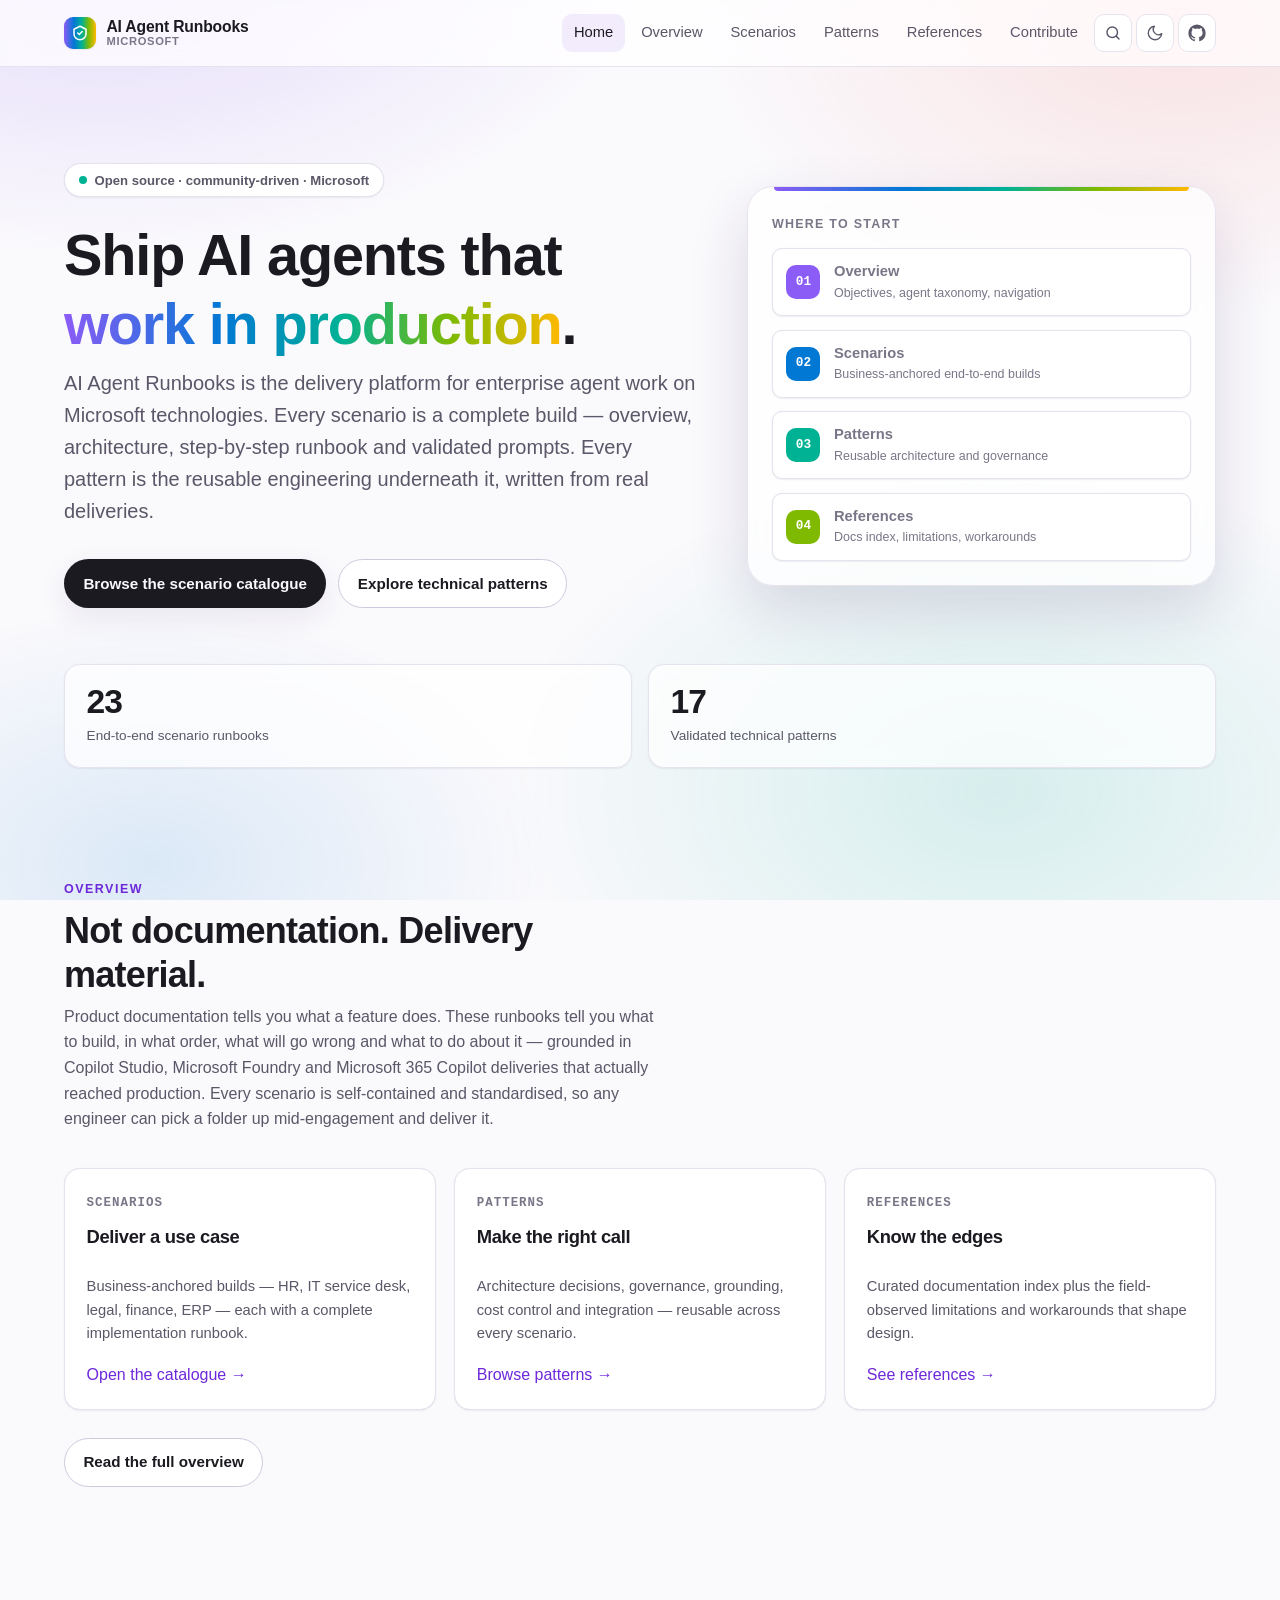
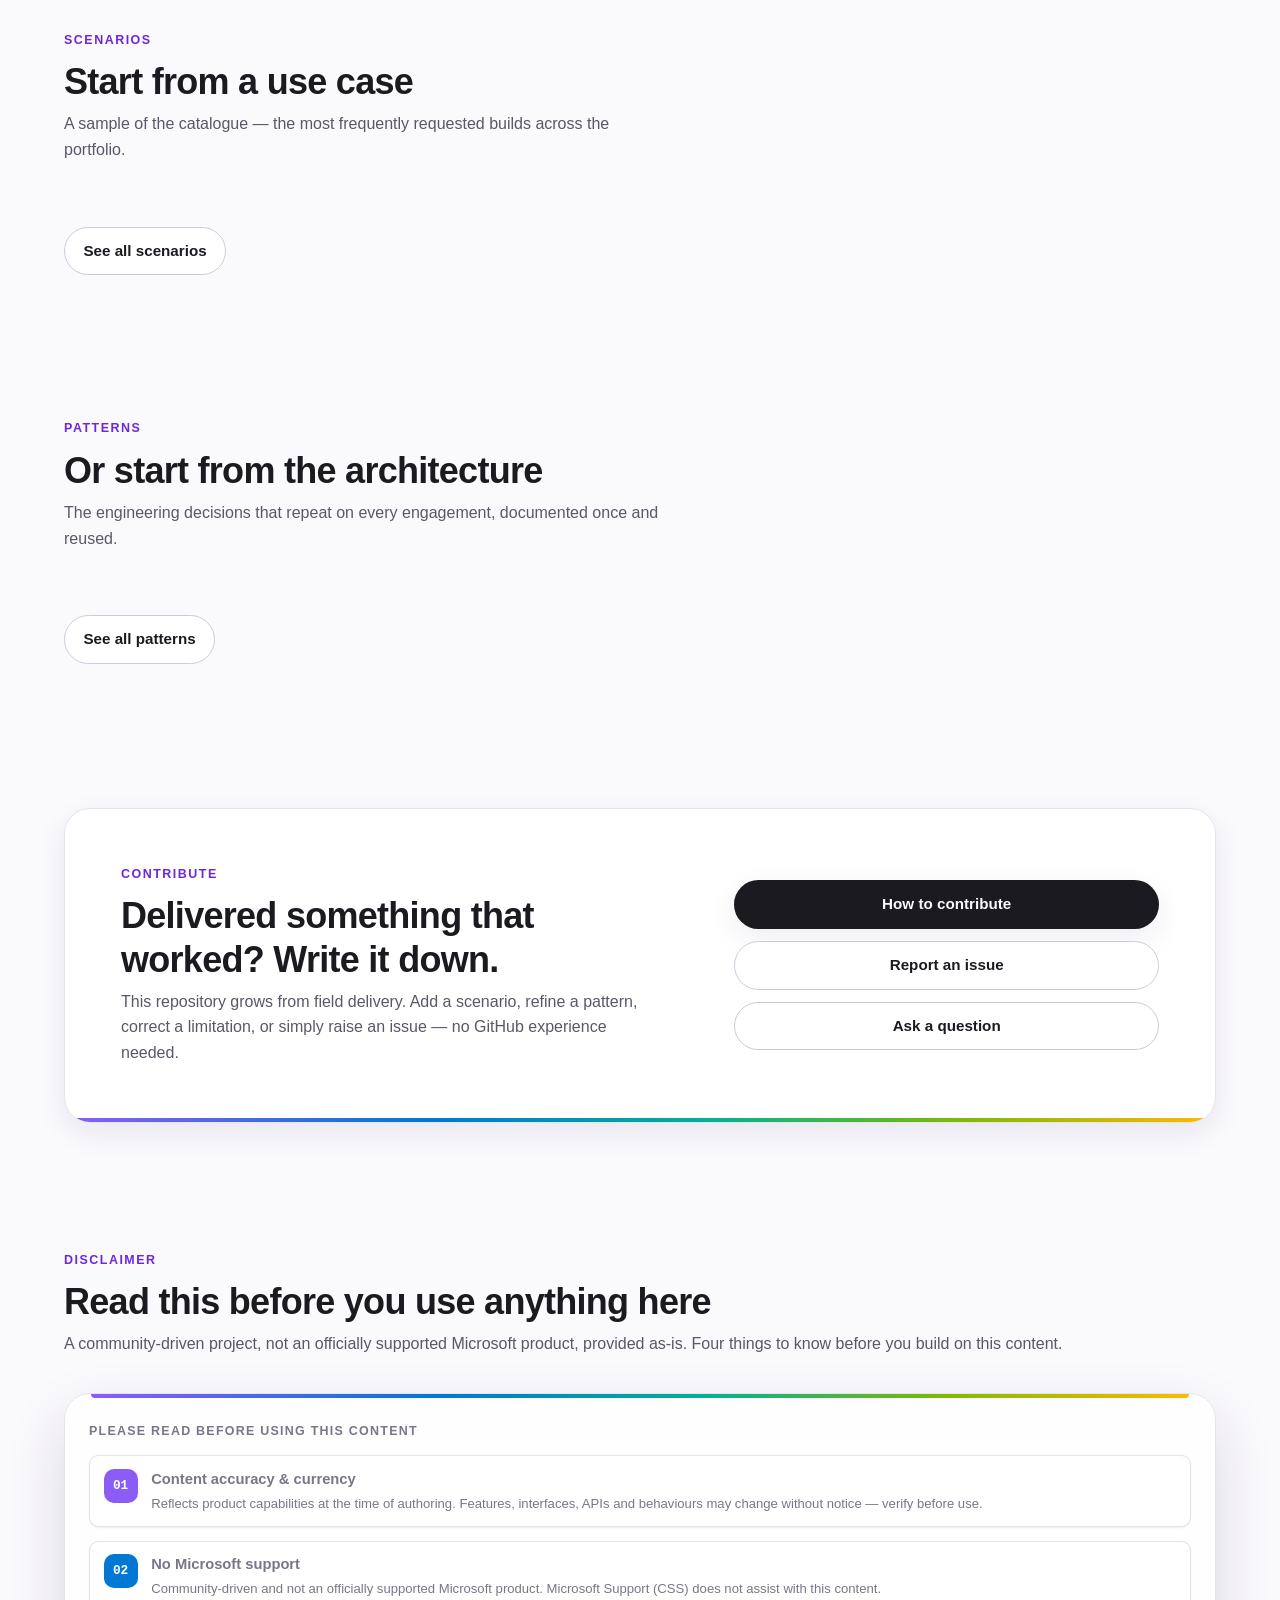
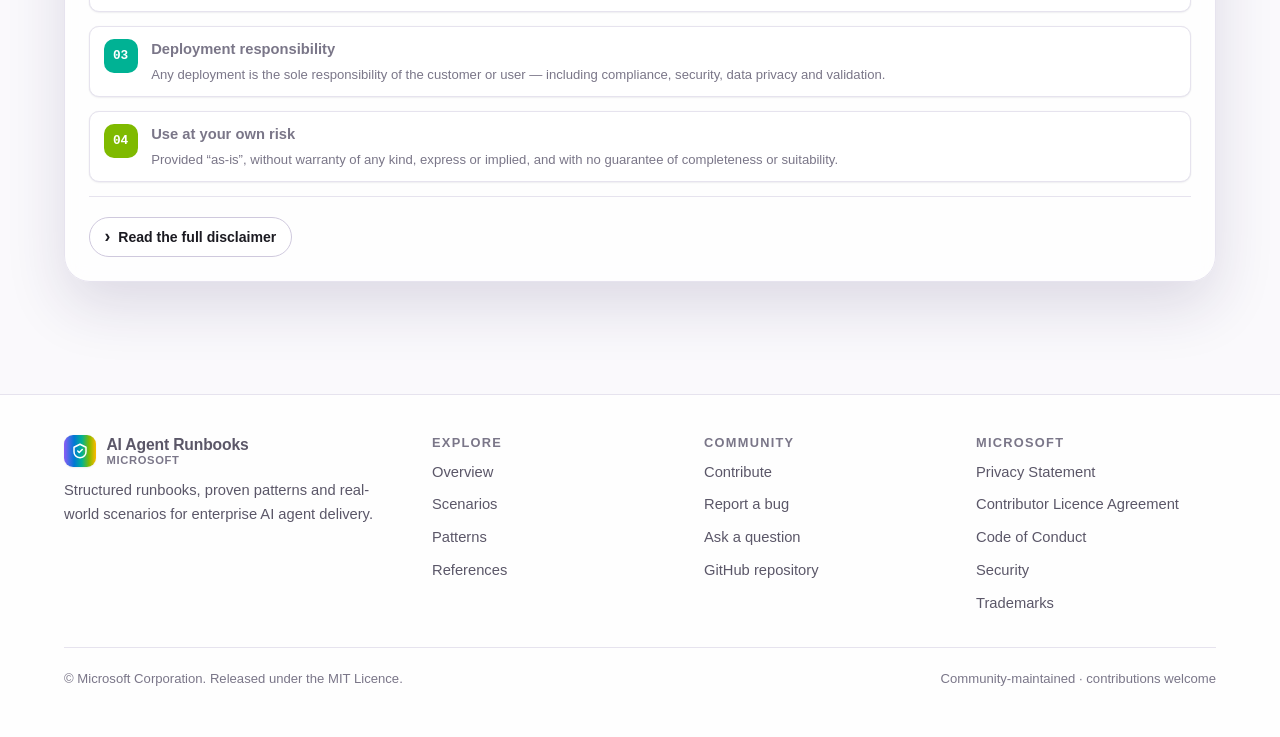
==== commit 34c8926a: "Remove two production homepage statistic tiles (#17) Remove Artefacts per scenario and Field referen" ====
--- a/docs/index.html
+++ b/docs/index.html
@@ -76,8 +76,6 @@
       <div class="stats">
         <div class="stat"><div class="num" id="stat-scenarios">23</div><div class="label">End-to-end scenario runbooks</div></div>
         <div class="stat"><div class="num" id="stat-patterns">17</div><div class="label">Validated technical patterns</div></div>
-        <div class="stat"><div class="num">4</div><div class="label">Artefacts per scenario</div></div>
-        <div class="stat"><div class="num">3</div><div class="label">Field reference libraries</div></div>
       </div>
     </div>
   </section>
--- a/docs/assets/styles.css
+++ b/docs/assets/styles.css
@@ -203,7 +203,7 @@
 
 .stats {
   display: grid;
-  grid-template-columns: repeat(4, minmax(0, 1fr));
+  grid-template-columns: repeat(2, minmax(0, 1fr));
   gap: 1rem;
   margin-top: 3.5rem;
 }
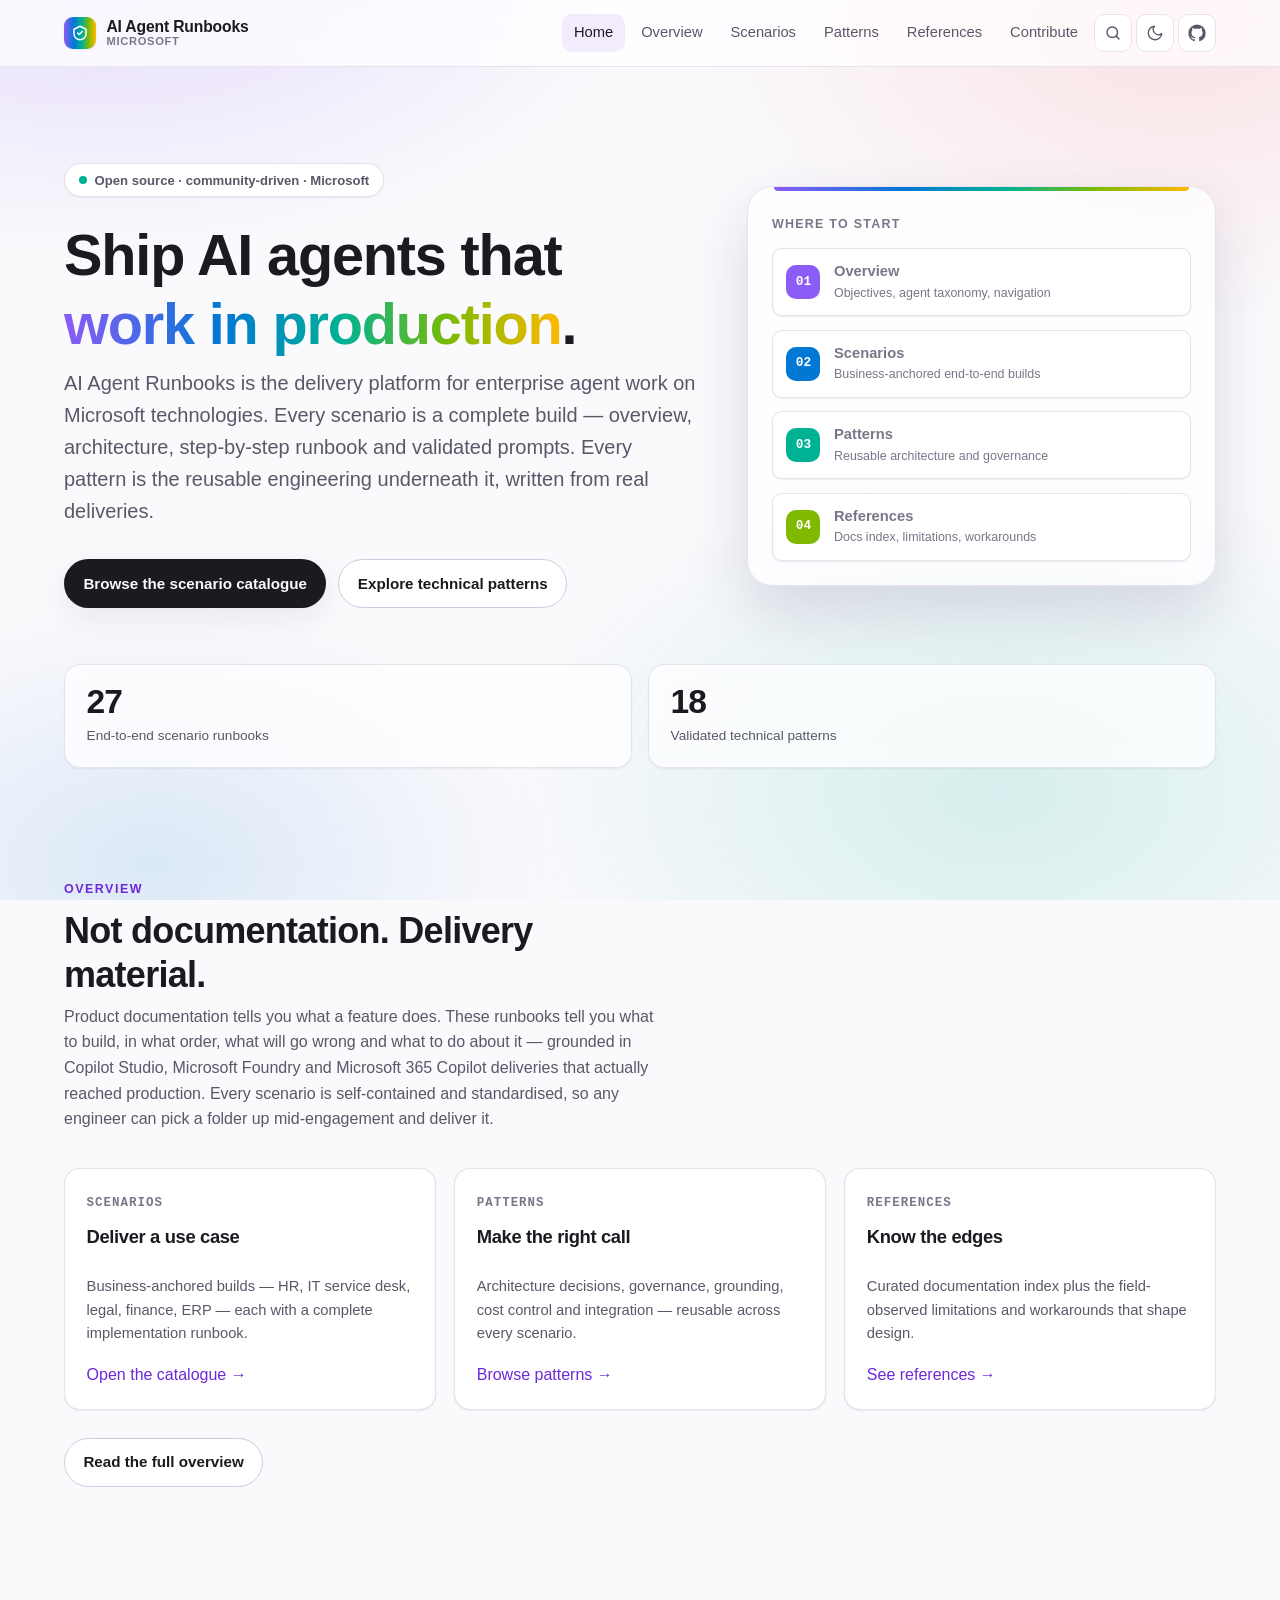
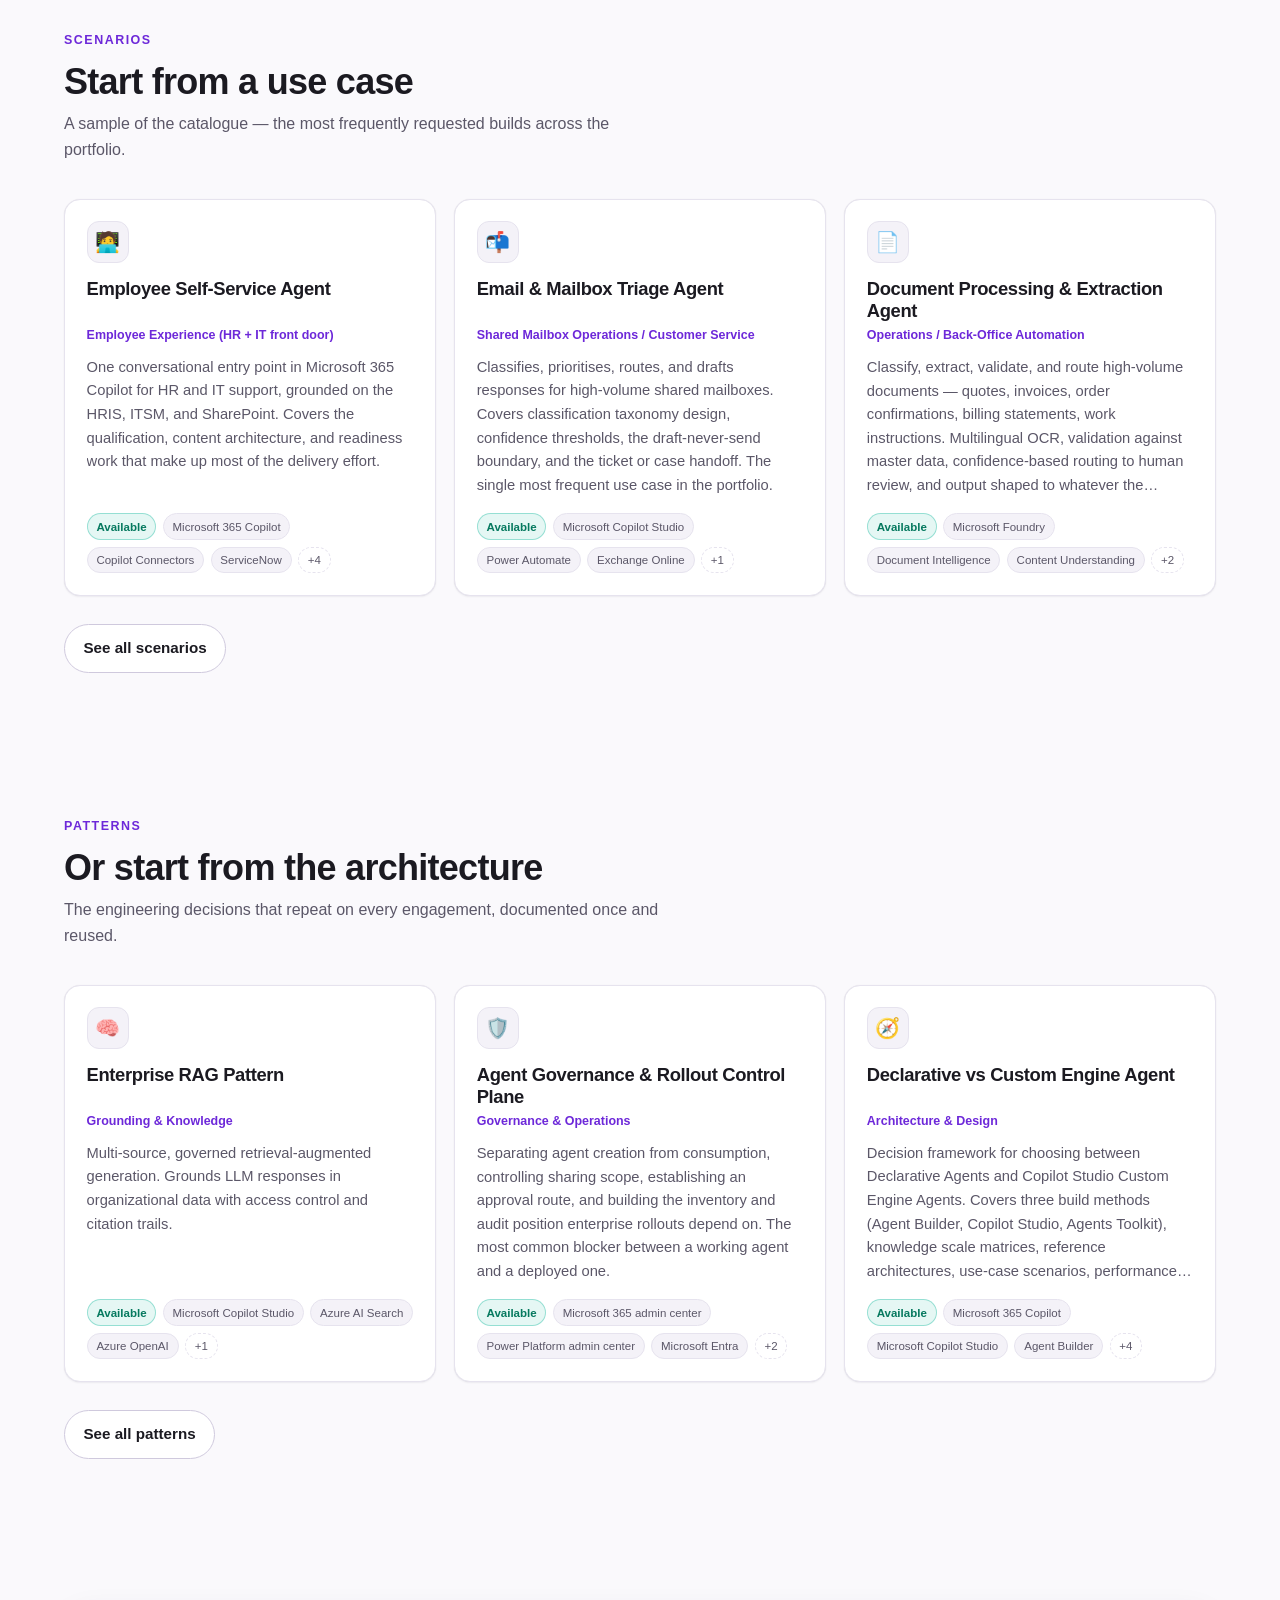
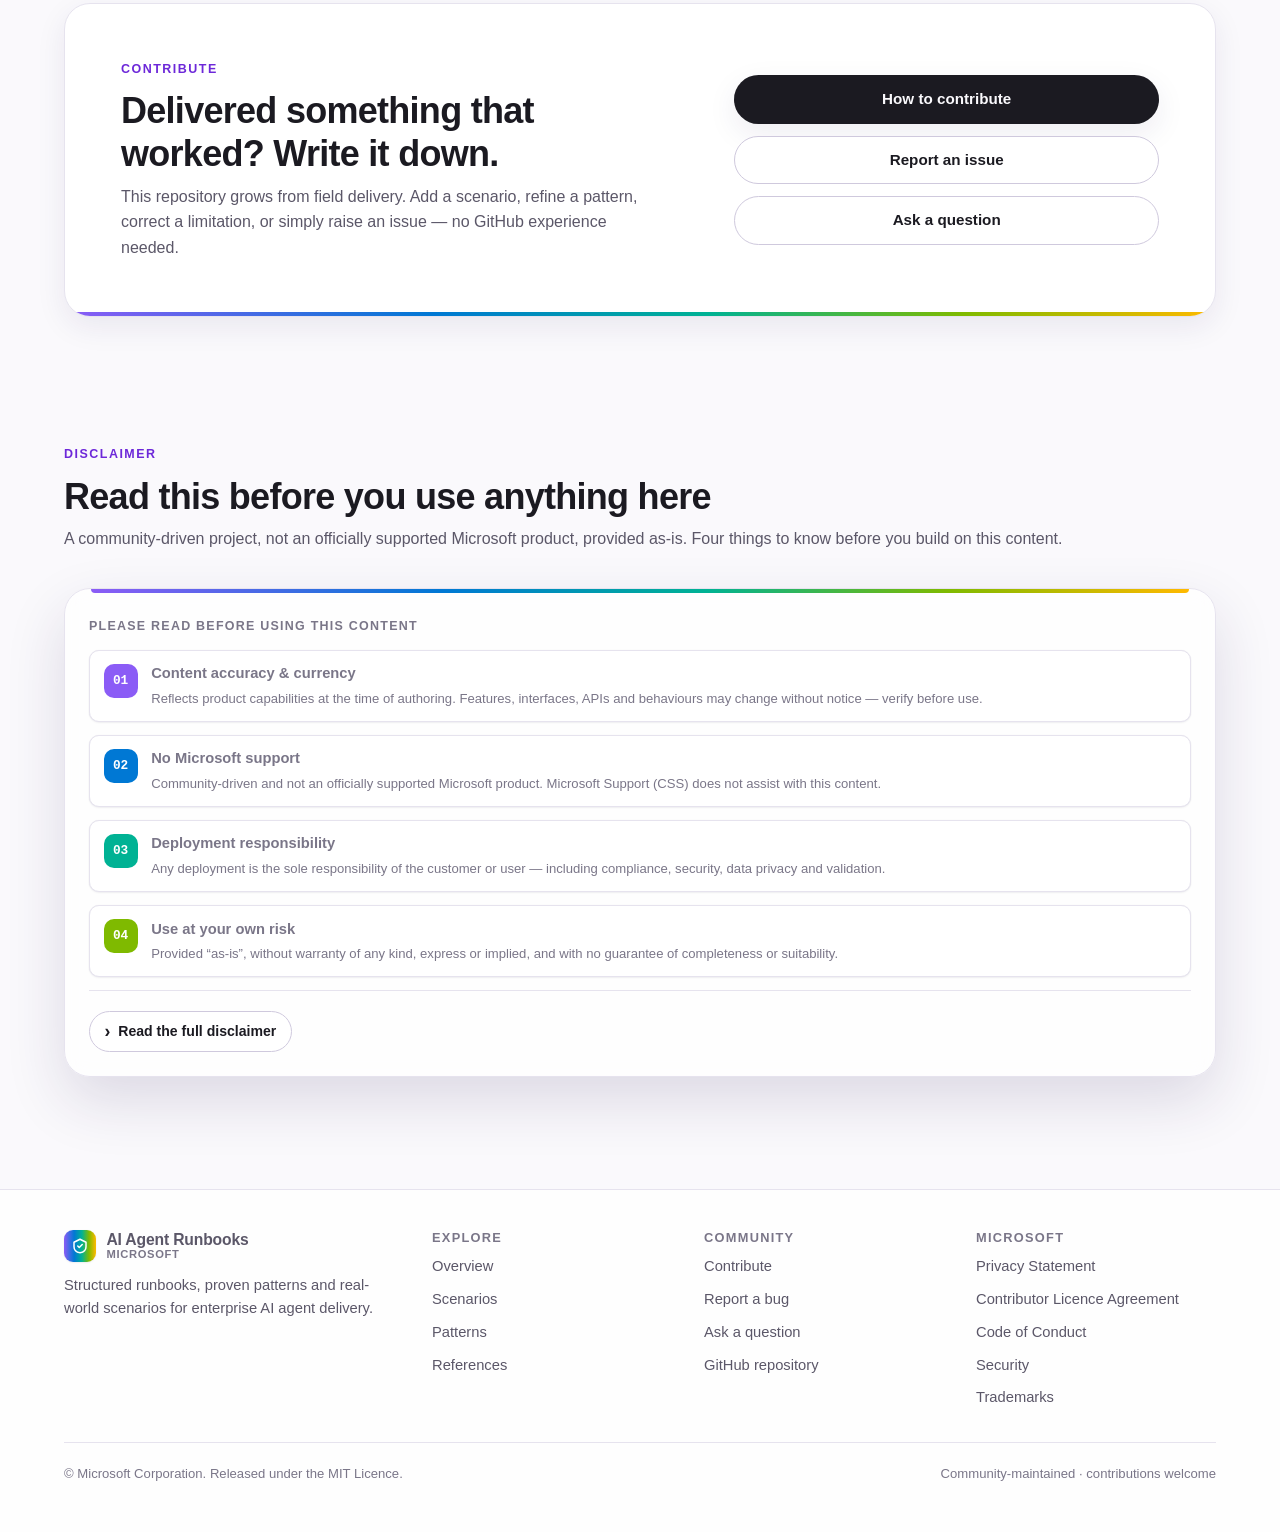
==== commit 8f7c14a1: "Fix complete scenario and pattern catalogue synchronization Co-authored-by: Copilot <223556219+Copil" ====
--- a/docs/index.html
+++ b/docs/index.html
@@ -74,8 +74,8 @@
 
     <div class="wrap">
       <div class="stats">
-        <div class="stat"><div class="num" id="stat-scenarios">23</div><div class="label">End-to-end scenario runbooks</div></div>
-        <div class="stat"><div class="num" id="stat-patterns">17</div><div class="label">Validated technical patterns</div></div>
+        <div class="stat"><div class="num" id="stat-scenarios">27</div><div class="label">End-to-end scenario runbooks</div></div>
+        <div class="stat"><div class="num" id="stat-patterns">18</div><div class="label">Validated technical patterns</div></div>
       </div>
     </div>
   </section>
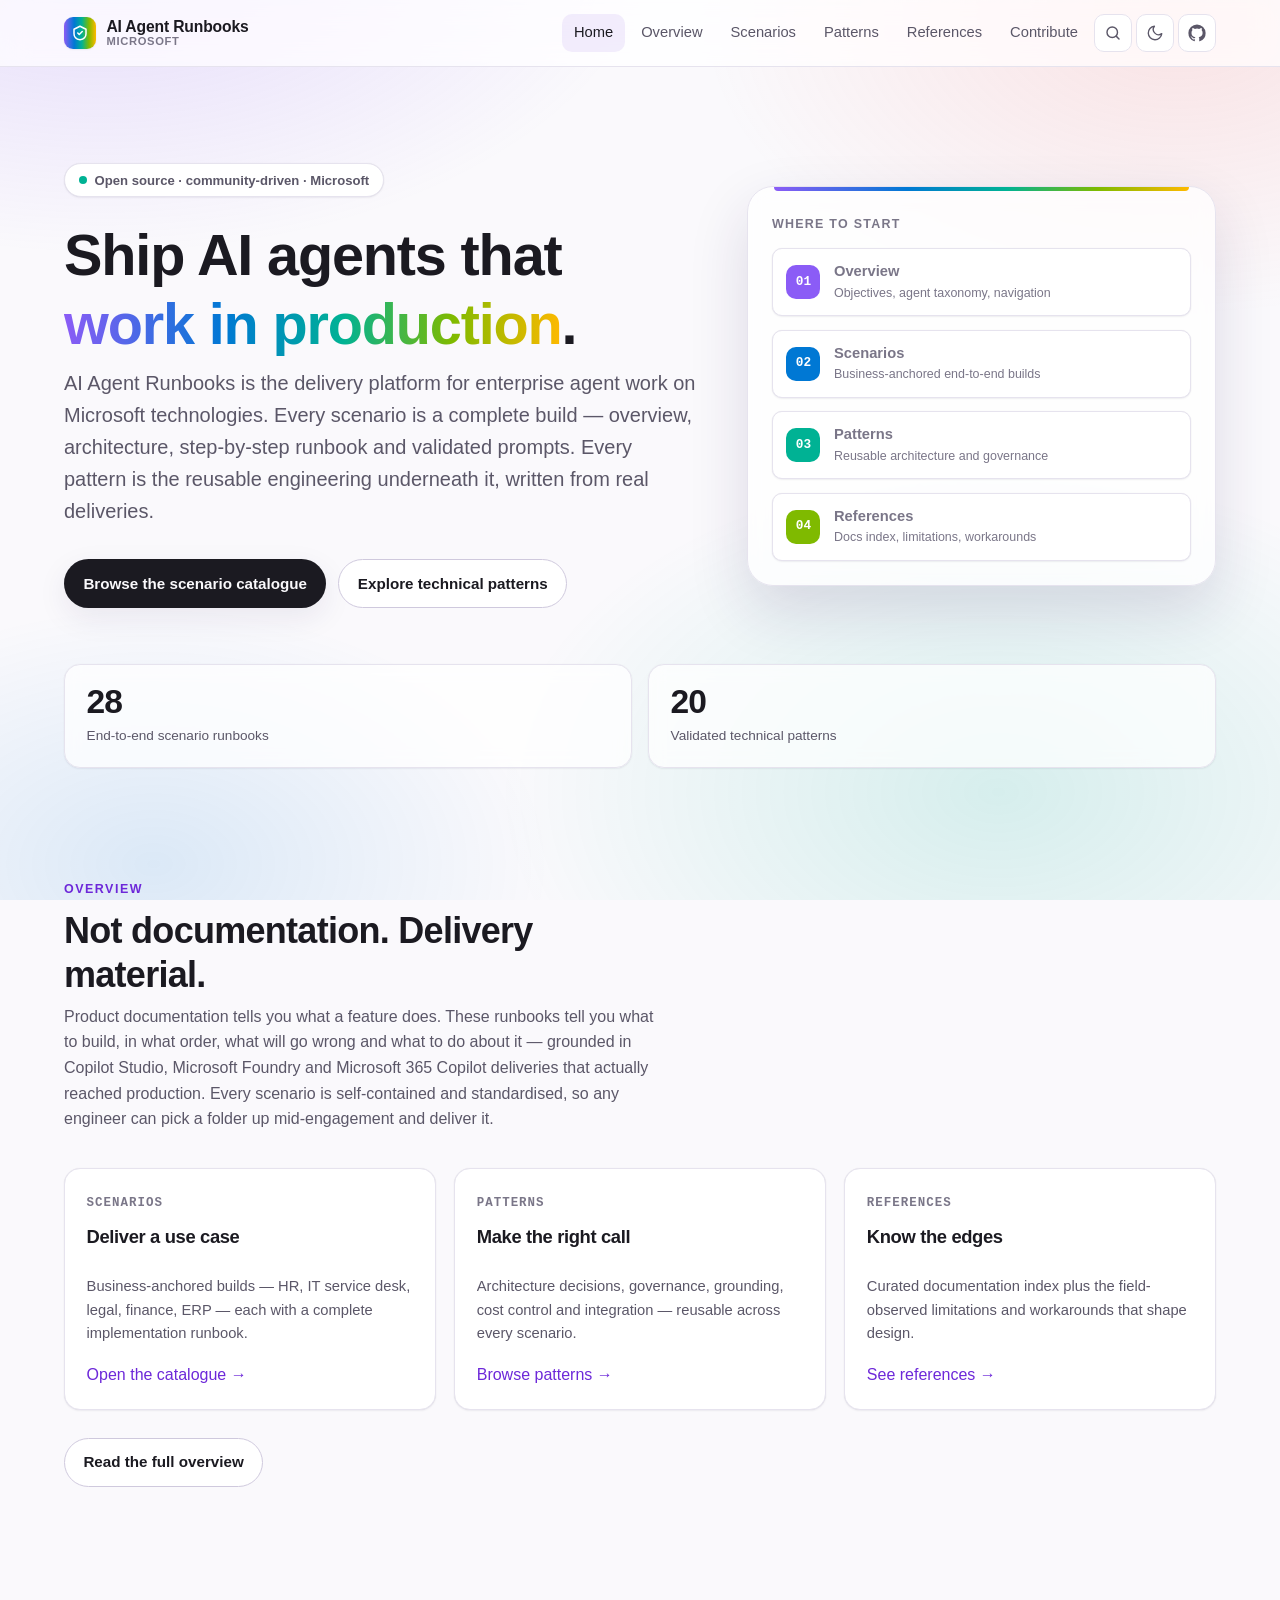
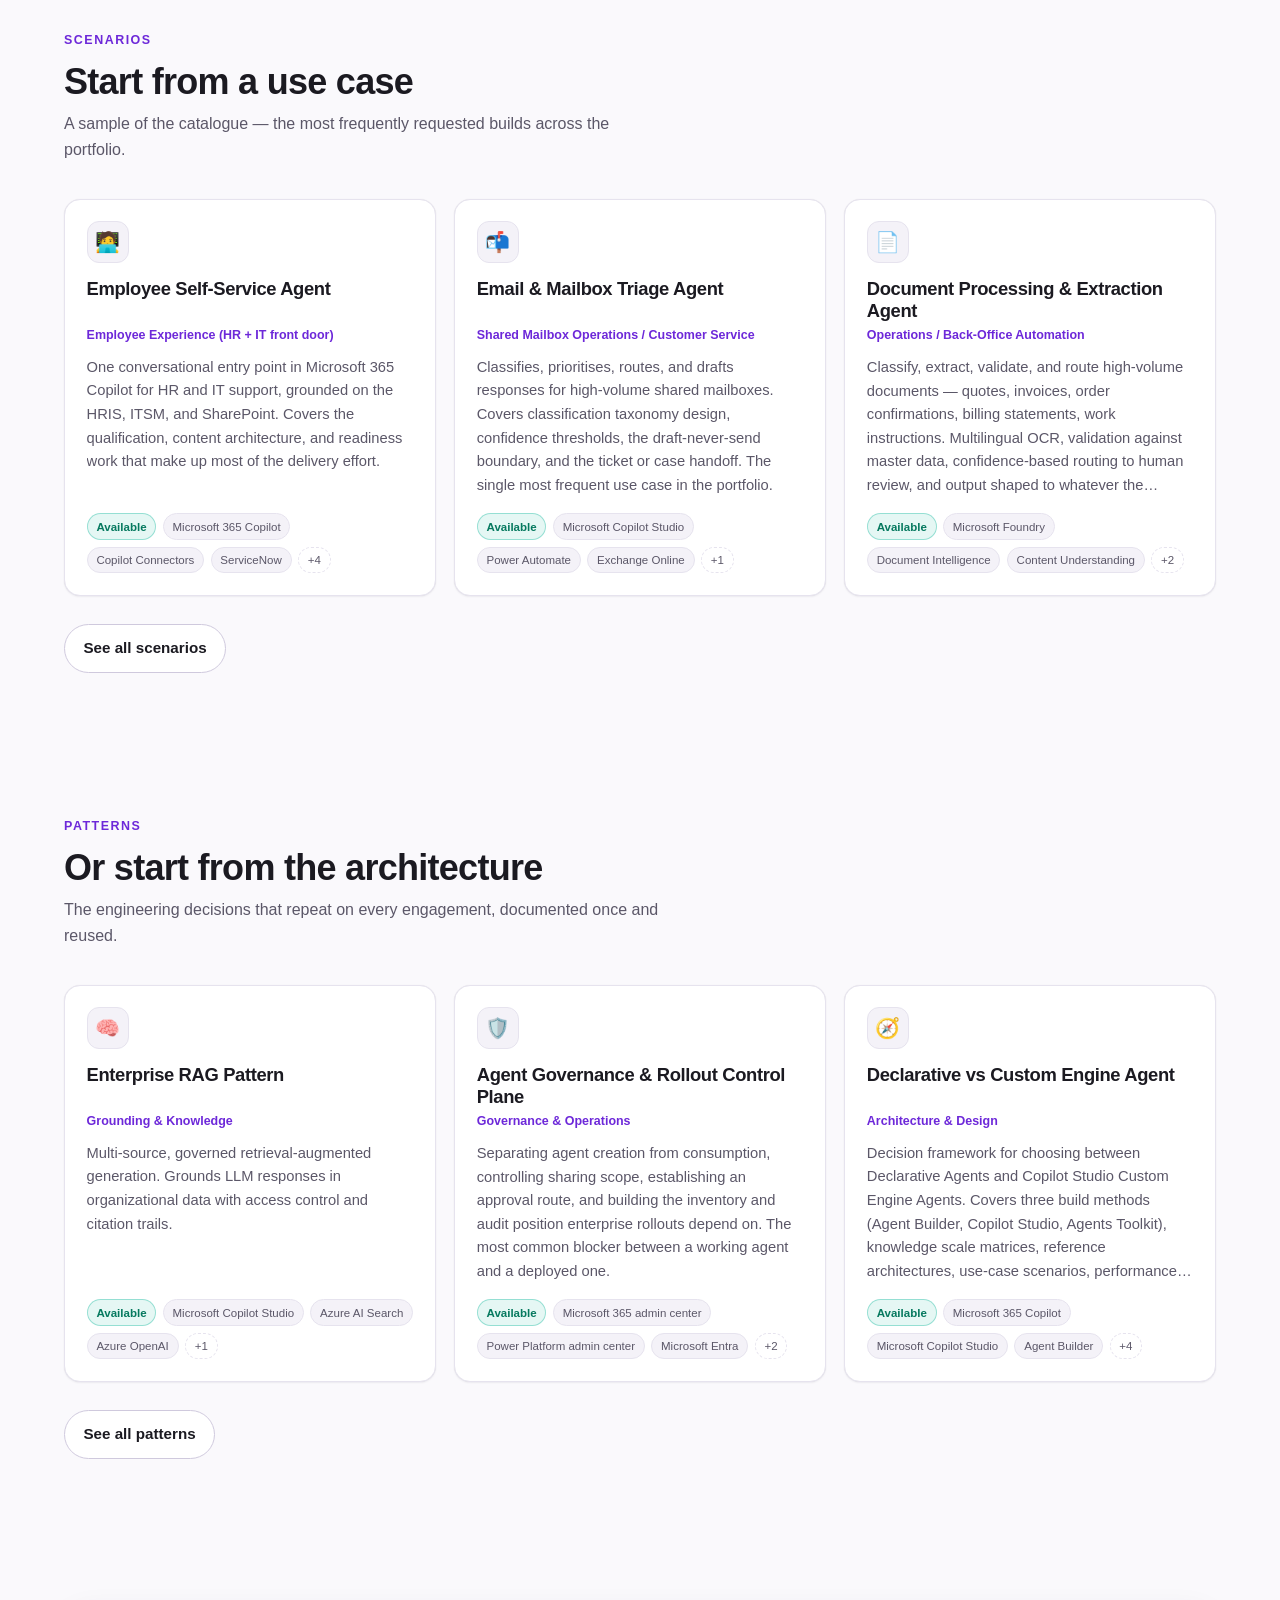
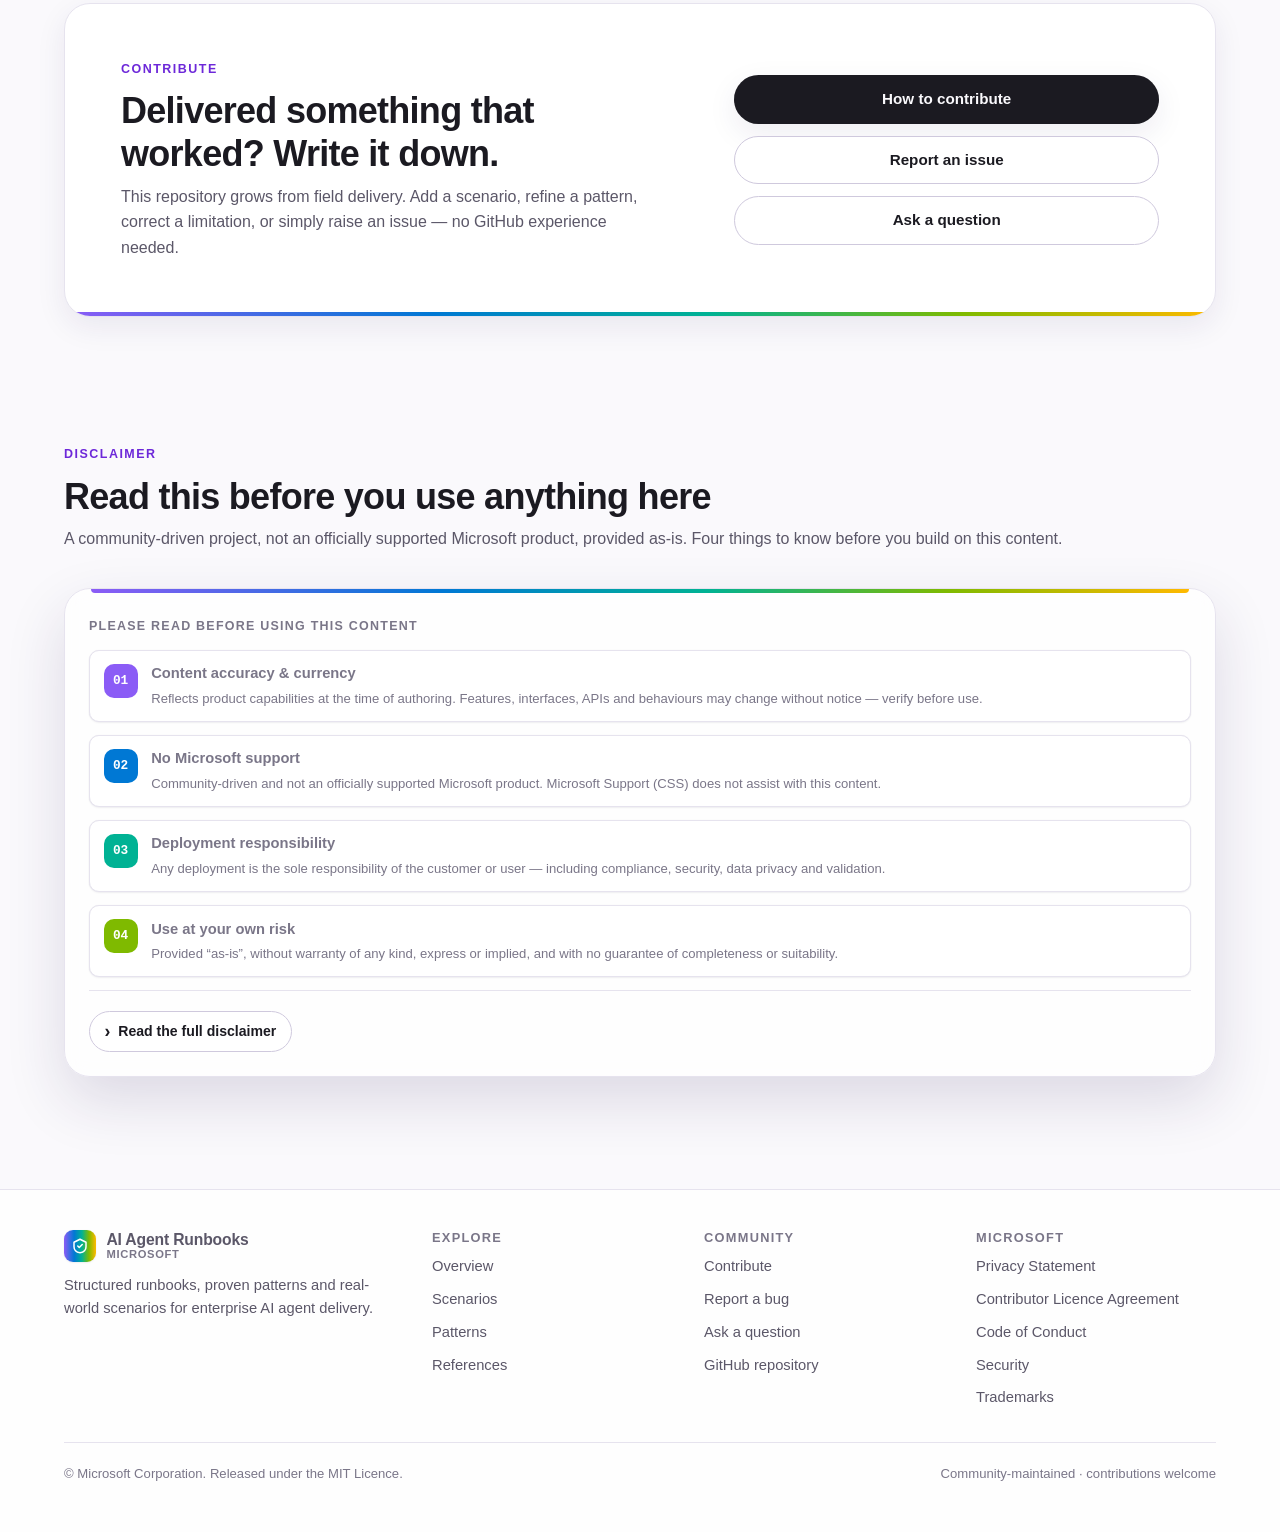
==== commit 45f5f889: "Add Cowork Enablement Pilot documentation and validation gates - Introduced sample prompts and accep" ====
--- a/docs/index.html
+++ b/docs/index.html
@@ -74,8 +74,8 @@
 
     <div class="wrap">
       <div class="stats">
-        <div class="stat"><div class="num" id="stat-scenarios">27</div><div class="label">End-to-end scenario runbooks</div></div>
-        <div class="stat"><div class="num" id="stat-patterns">18</div><div class="label">Validated technical patterns</div></div>
+        <div class="stat"><div class="num" id="stat-scenarios">28</div><div class="label">End-to-end scenario runbooks</div></div>
+        <div class="stat"><div class="num" id="stat-patterns">20</div><div class="label">Validated technical patterns</div></div>
       </div>
     </div>
   </section>
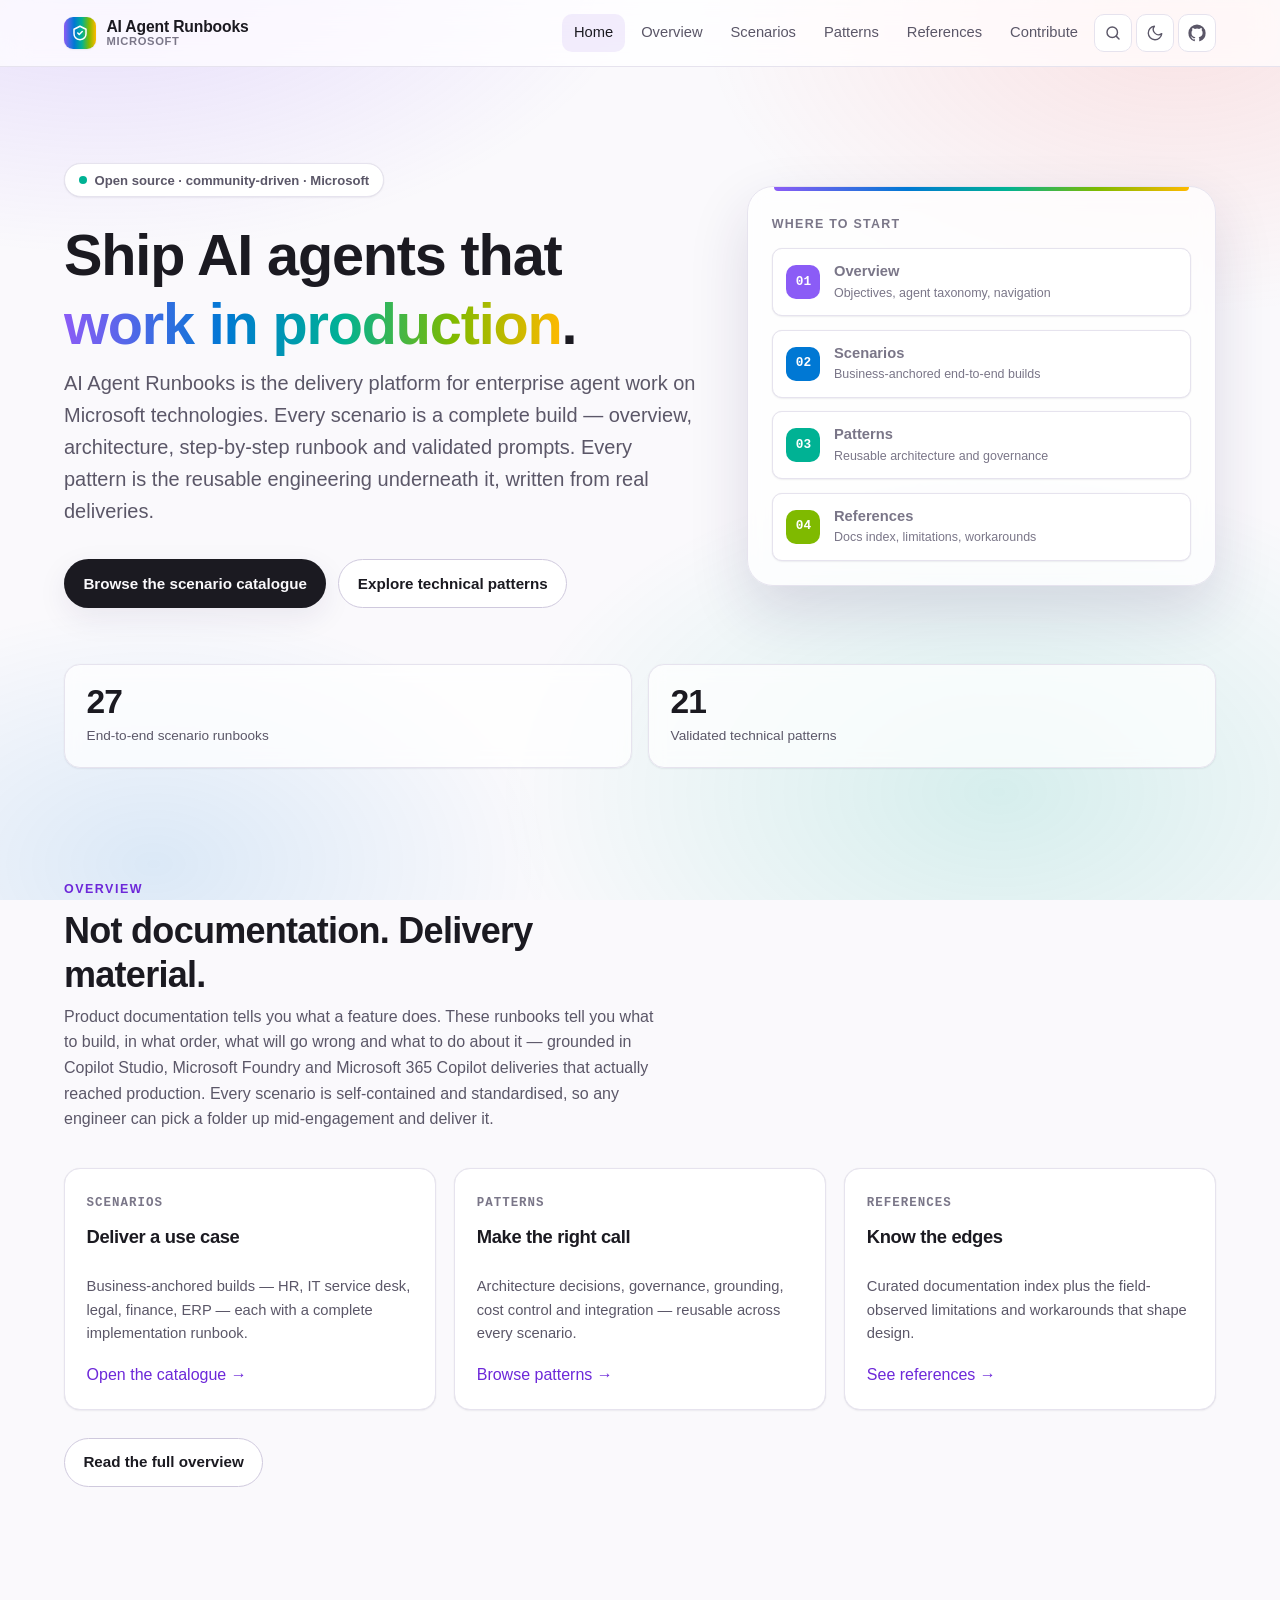
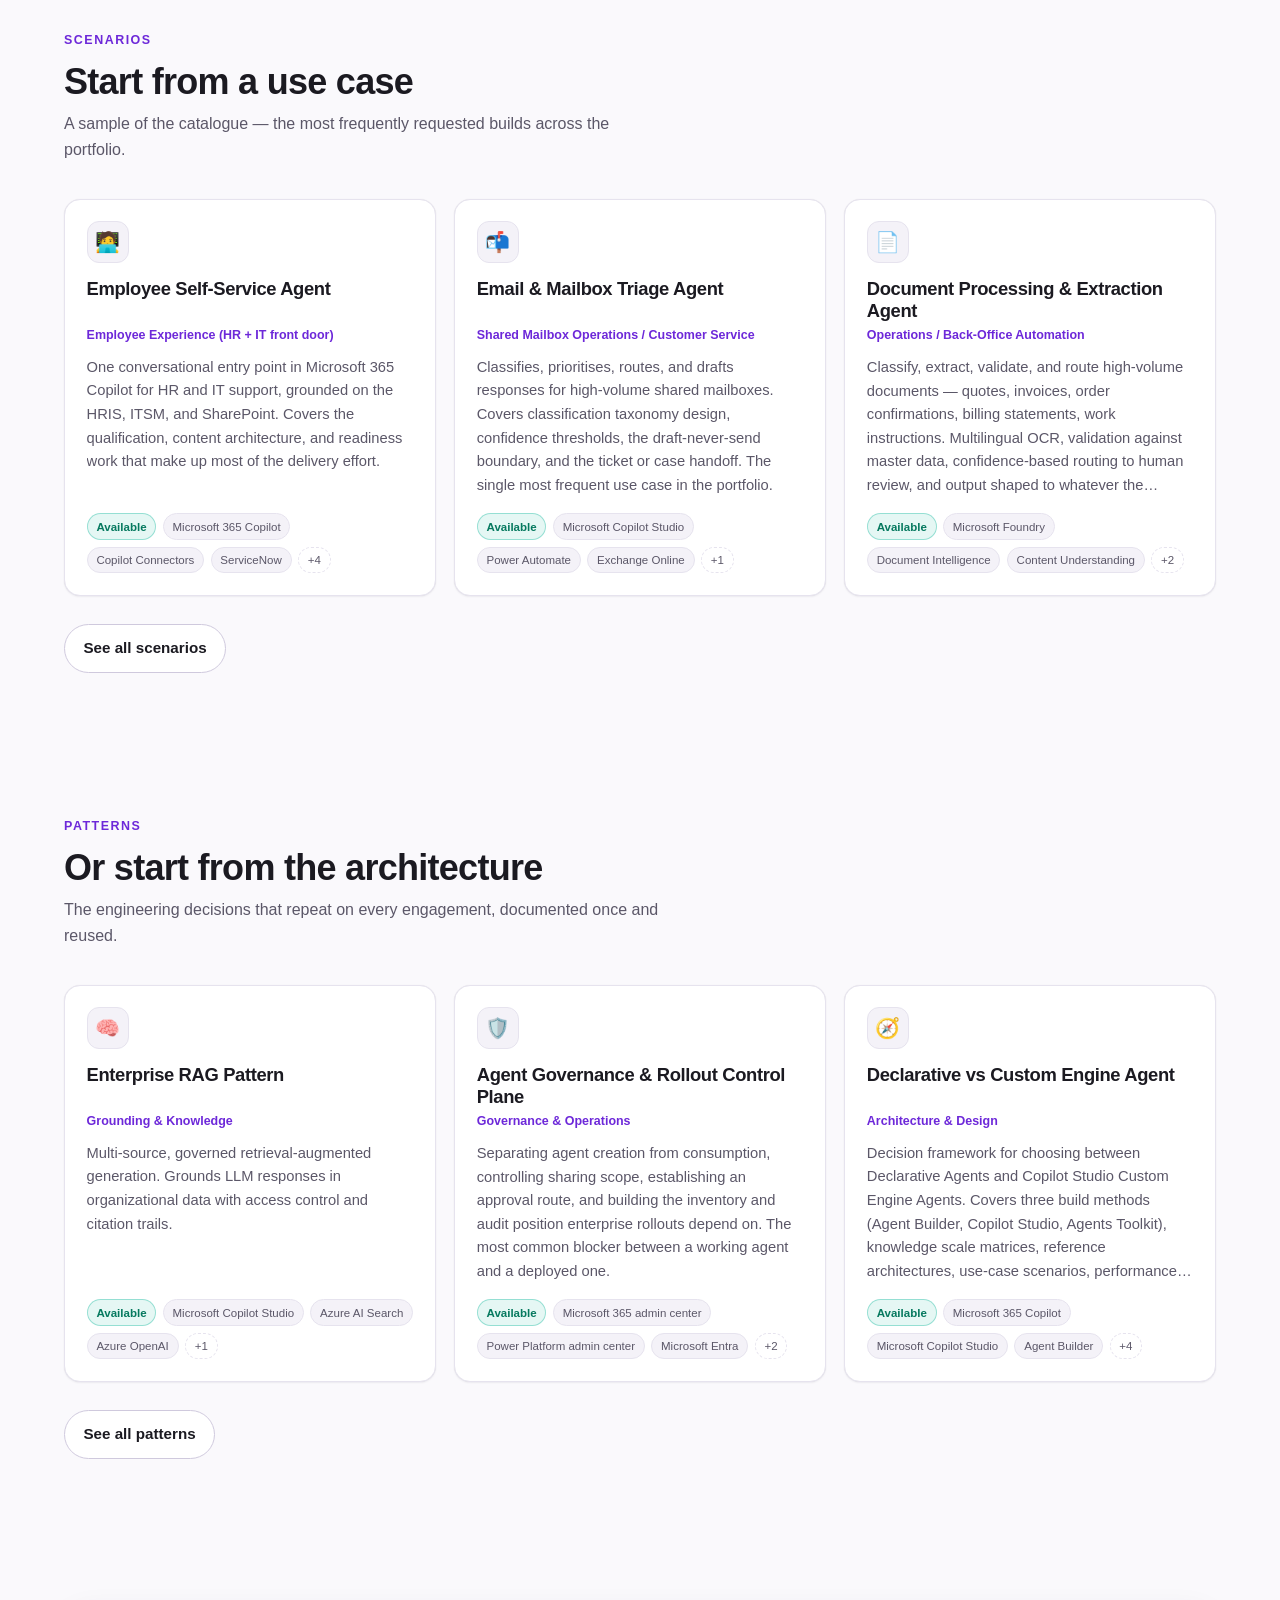
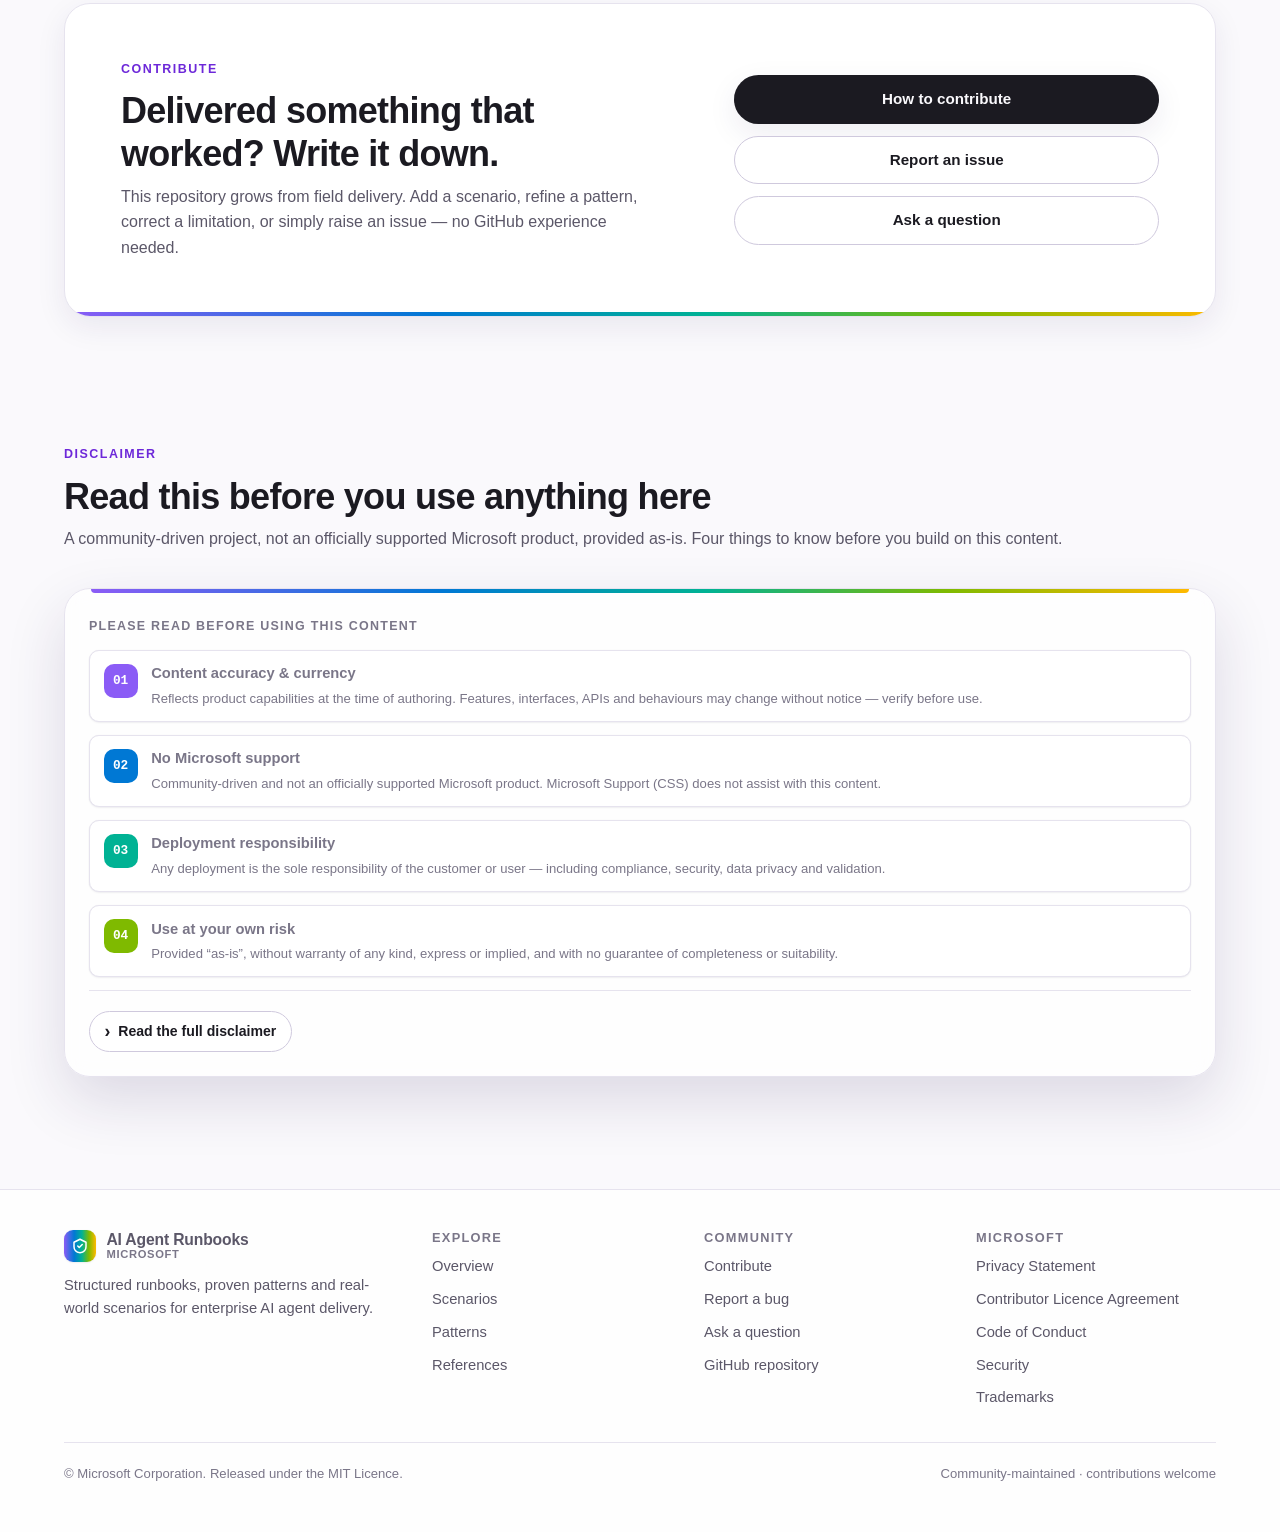
==== commit 17d081e1: "Refactor Cowork Enablement: Remove outdated pilot scenario, add new Cowork Enablement pattern and ru" ====
--- a/docs/index.html
+++ b/docs/index.html
@@ -74,8 +74,8 @@
 
     <div class="wrap">
       <div class="stats">
-        <div class="stat"><div class="num" id="stat-scenarios">28</div><div class="label">End-to-end scenario runbooks</div></div>
-        <div class="stat"><div class="num" id="stat-patterns">20</div><div class="label">Validated technical patterns</div></div>
+        <div class="stat"><div class="num" id="stat-scenarios">27</div><div class="label">End-to-end scenario runbooks</div></div>
+        <div class="stat"><div class="num" id="stat-patterns">21</div><div class="label">Validated technical patterns</div></div>
       </div>
     </div>
   </section>
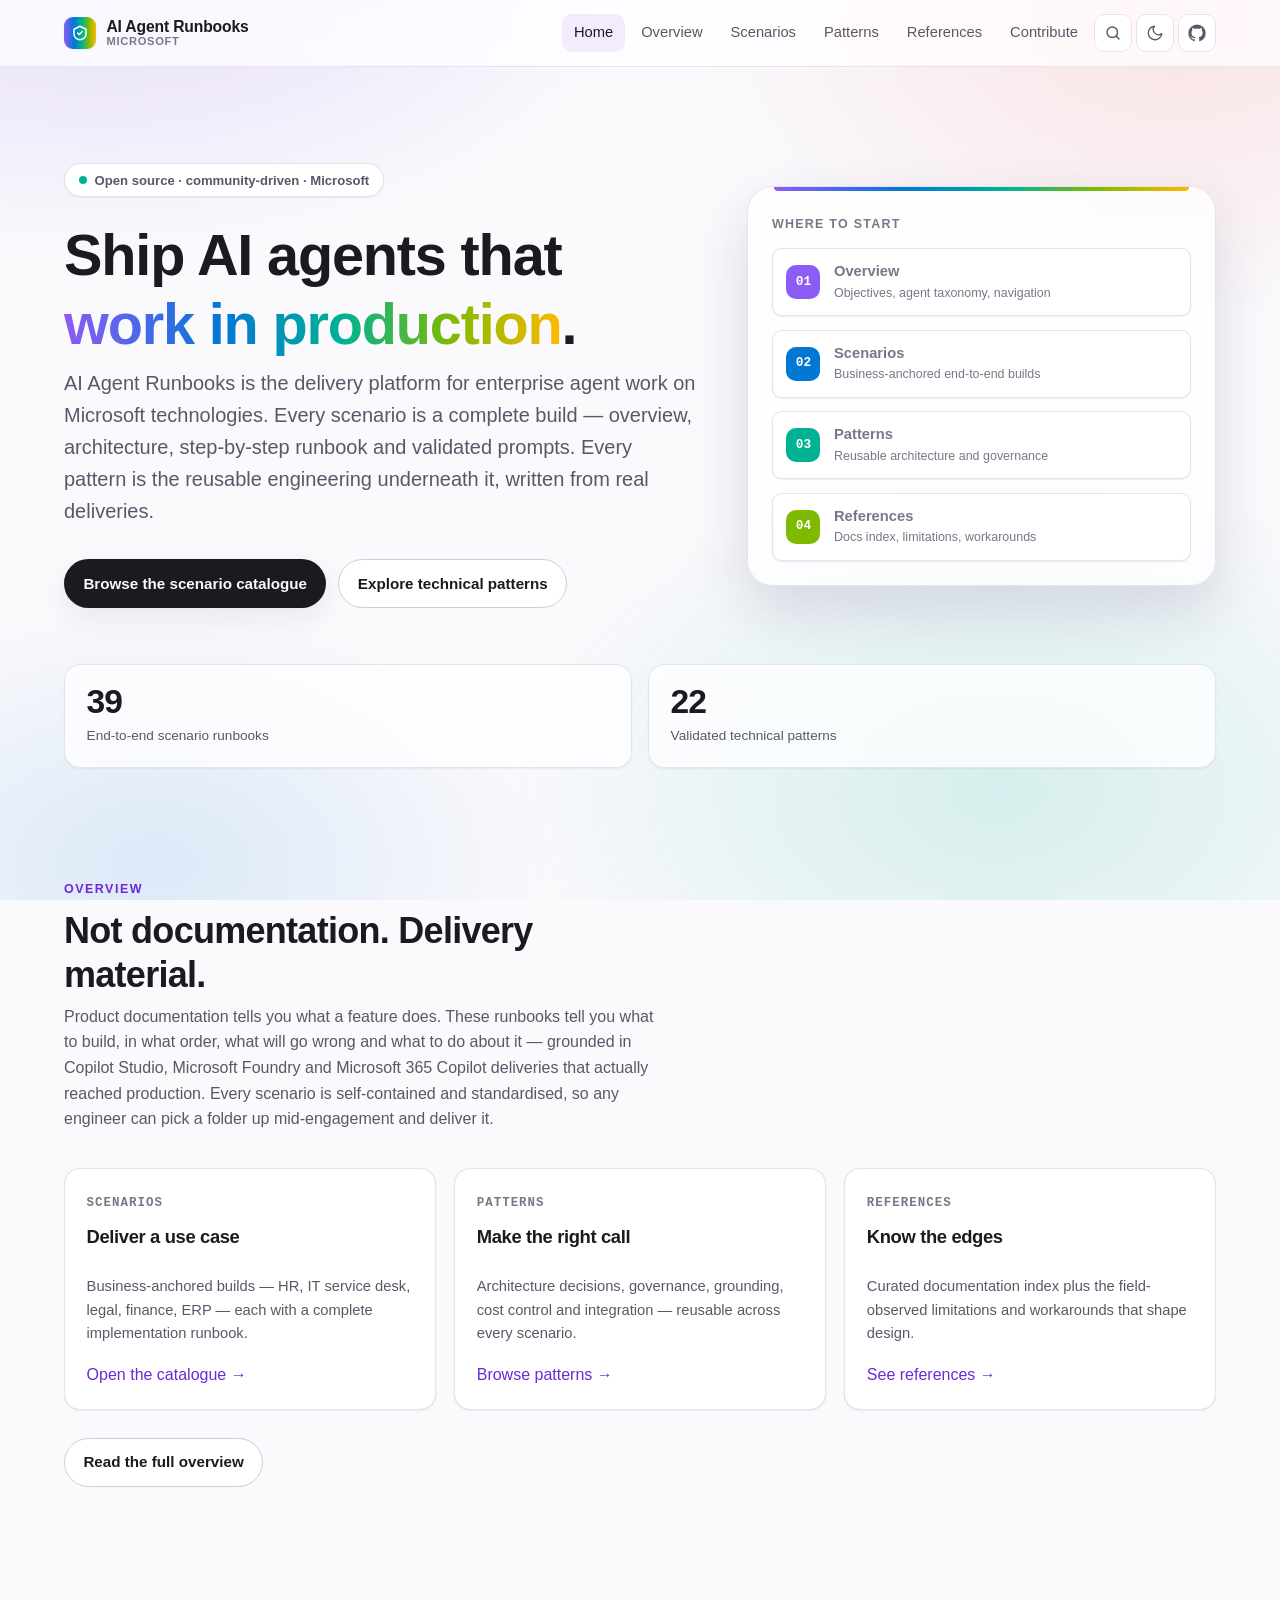
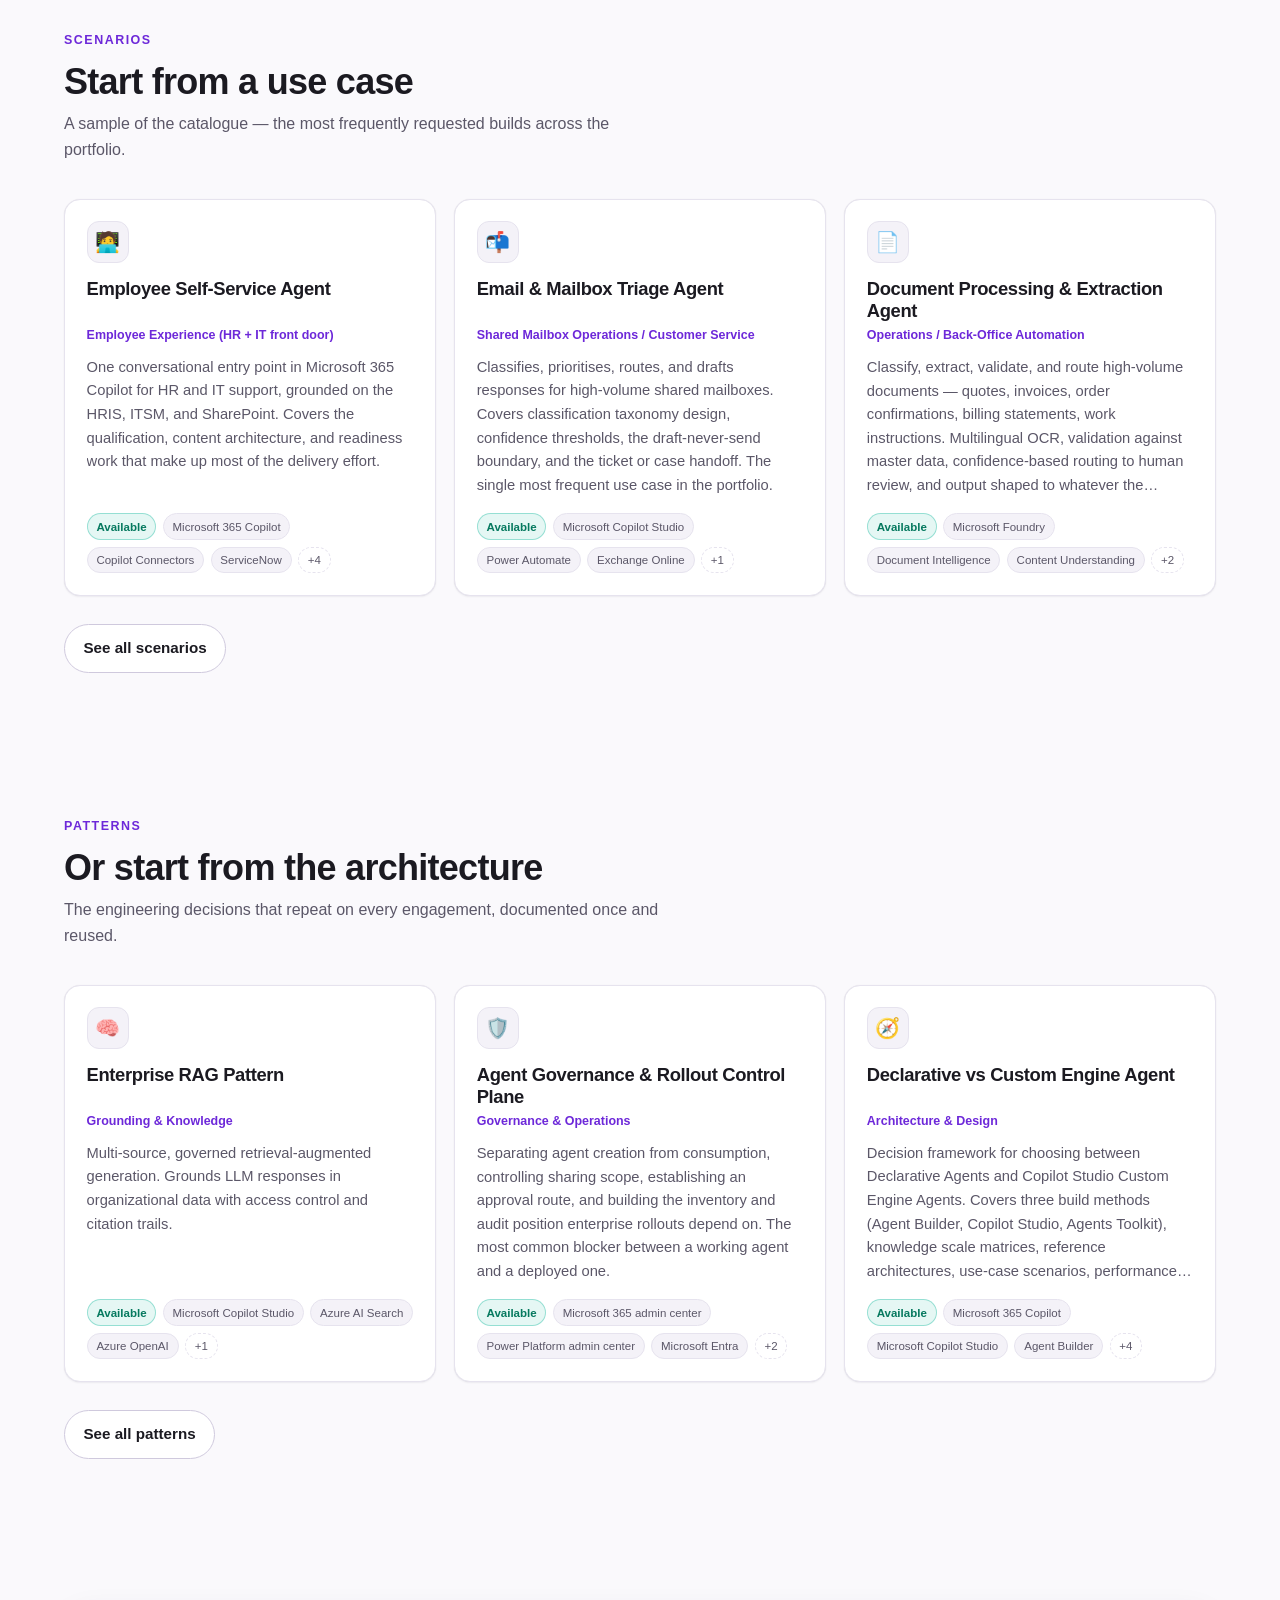
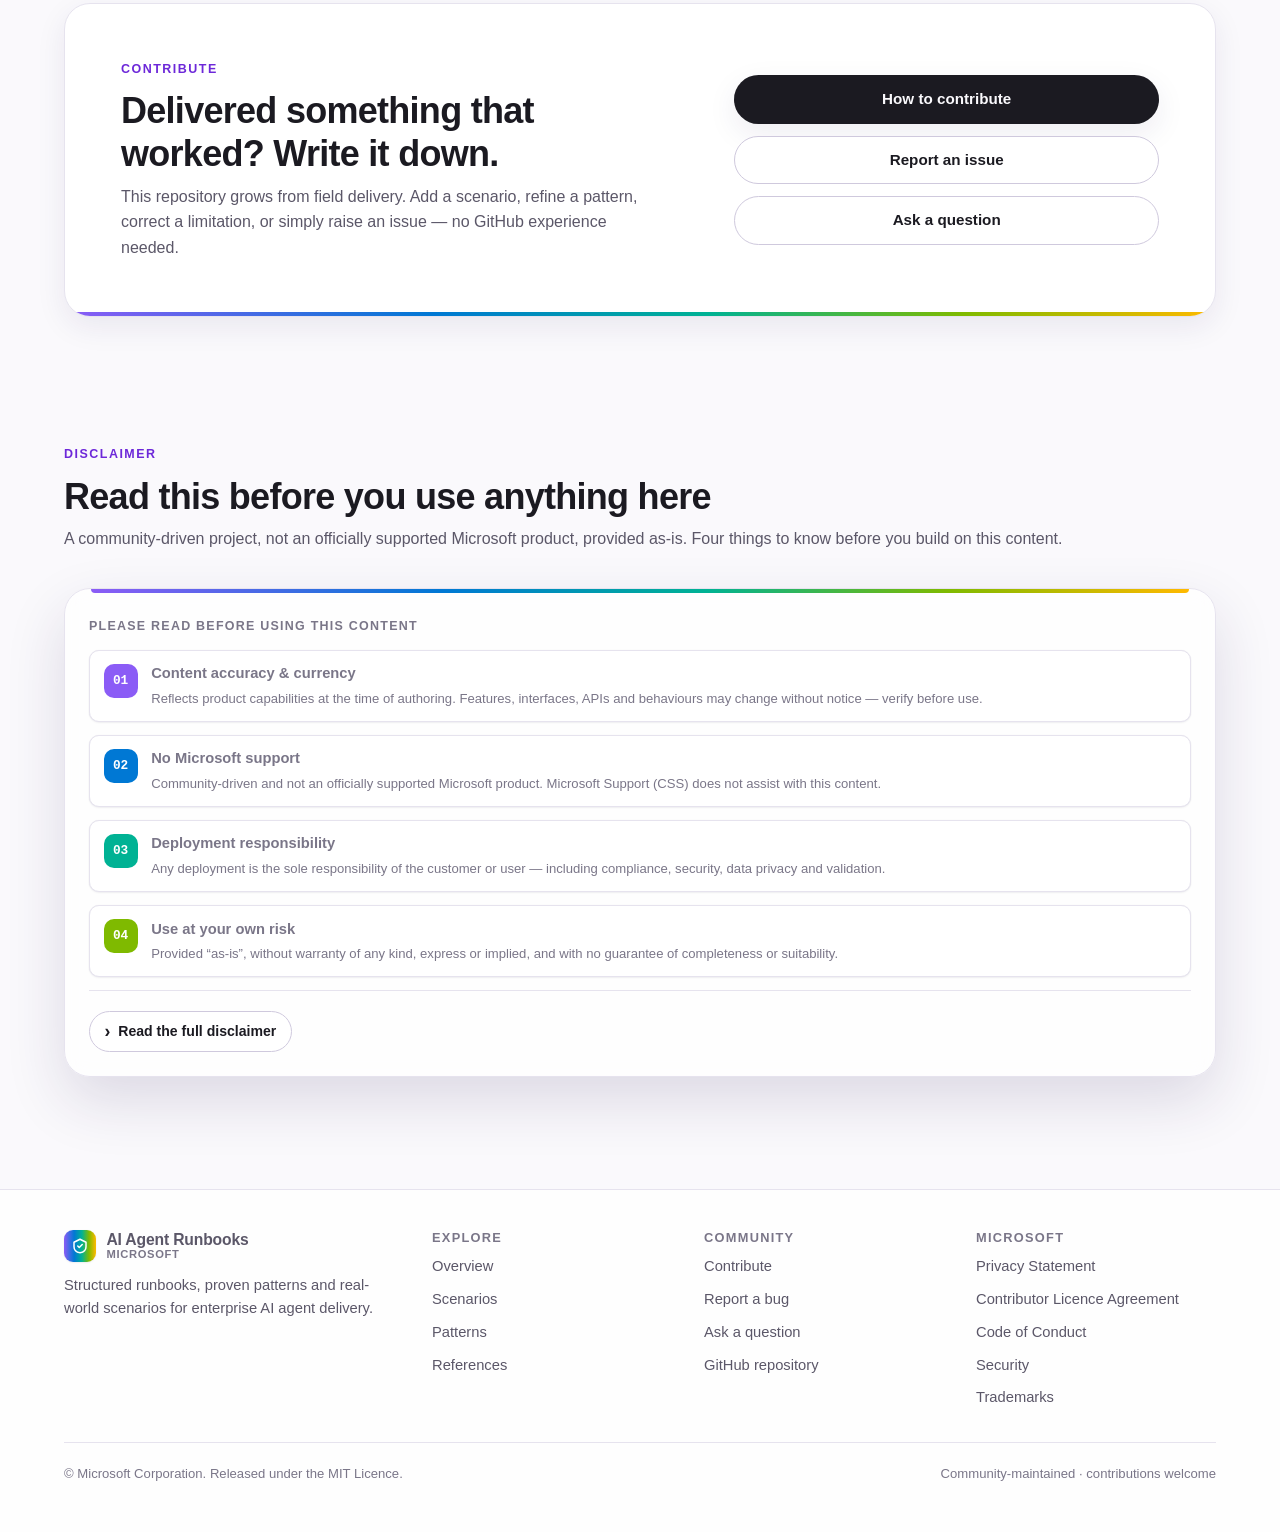
==== commit 55adab5e: "Add sample prompts and runbook for Persona Skill Routing and Scope Isolation - Introduced sample pro" ====
--- a/docs/index.html
+++ b/docs/index.html
@@ -74,8 +74,8 @@
 
     <div class="wrap">
       <div class="stats">
-        <div class="stat"><div class="num" id="stat-scenarios">27</div><div class="label">End-to-end scenario runbooks</div></div>
-        <div class="stat"><div class="num" id="stat-patterns">21</div><div class="label">Validated technical patterns</div></div>
+        <div class="stat"><div class="num" id="stat-scenarios">39</div><div class="label">End-to-end scenario runbooks</div></div>
+        <div class="stat"><div class="num" id="stat-patterns">22</div><div class="label">Validated technical patterns</div></div>
       </div>
     </div>
   </section>
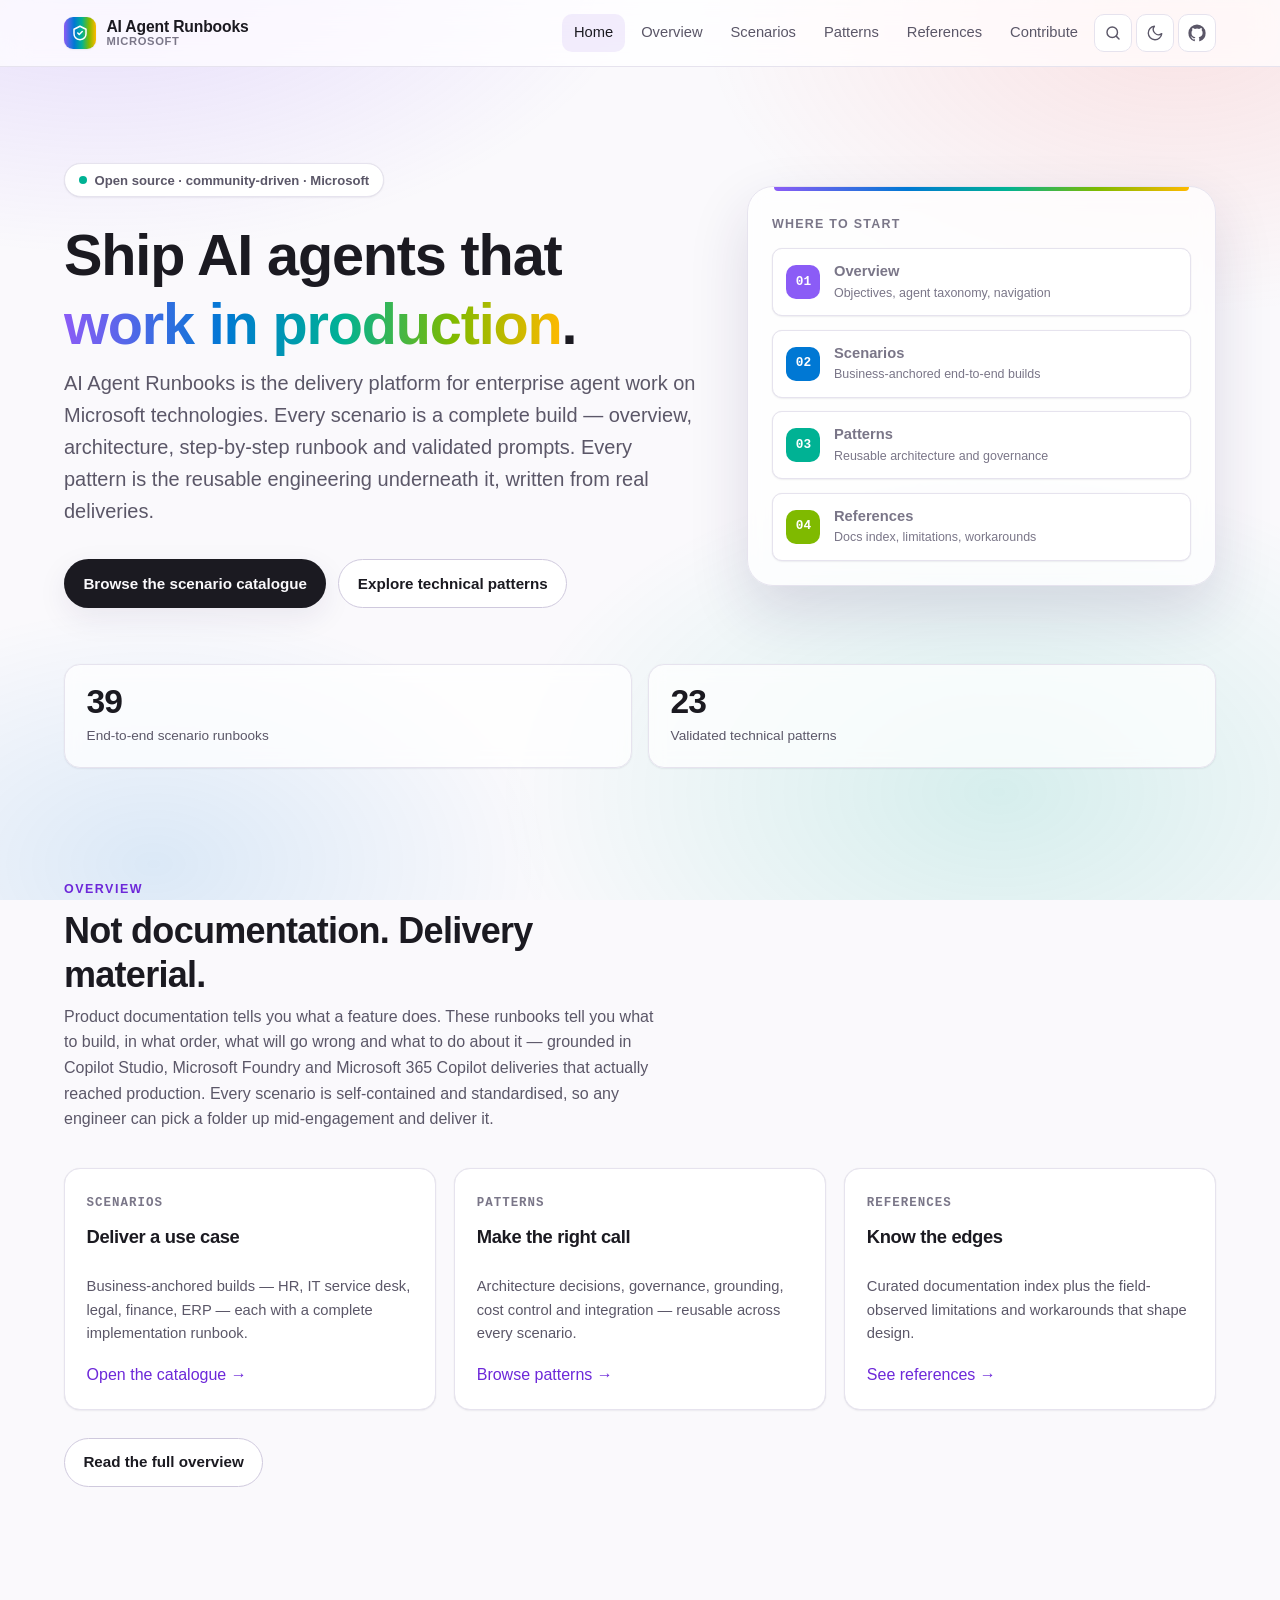
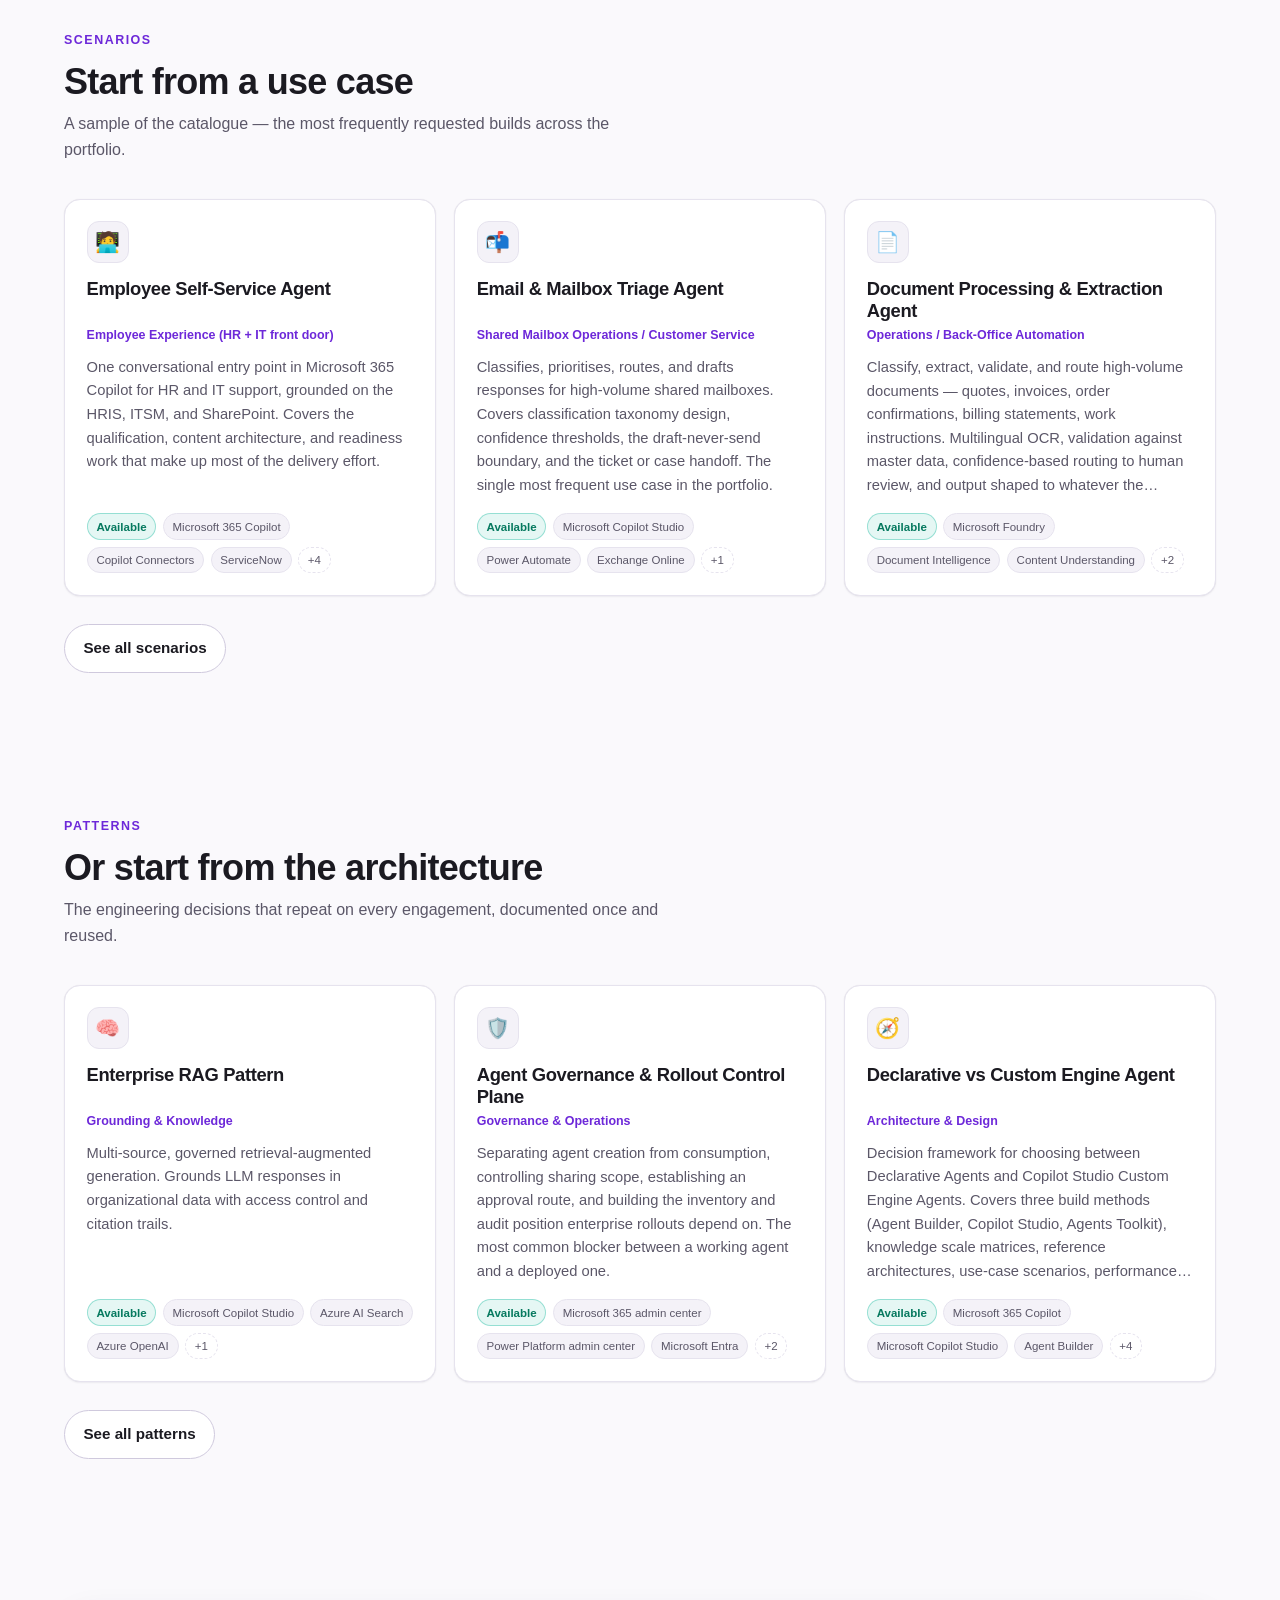
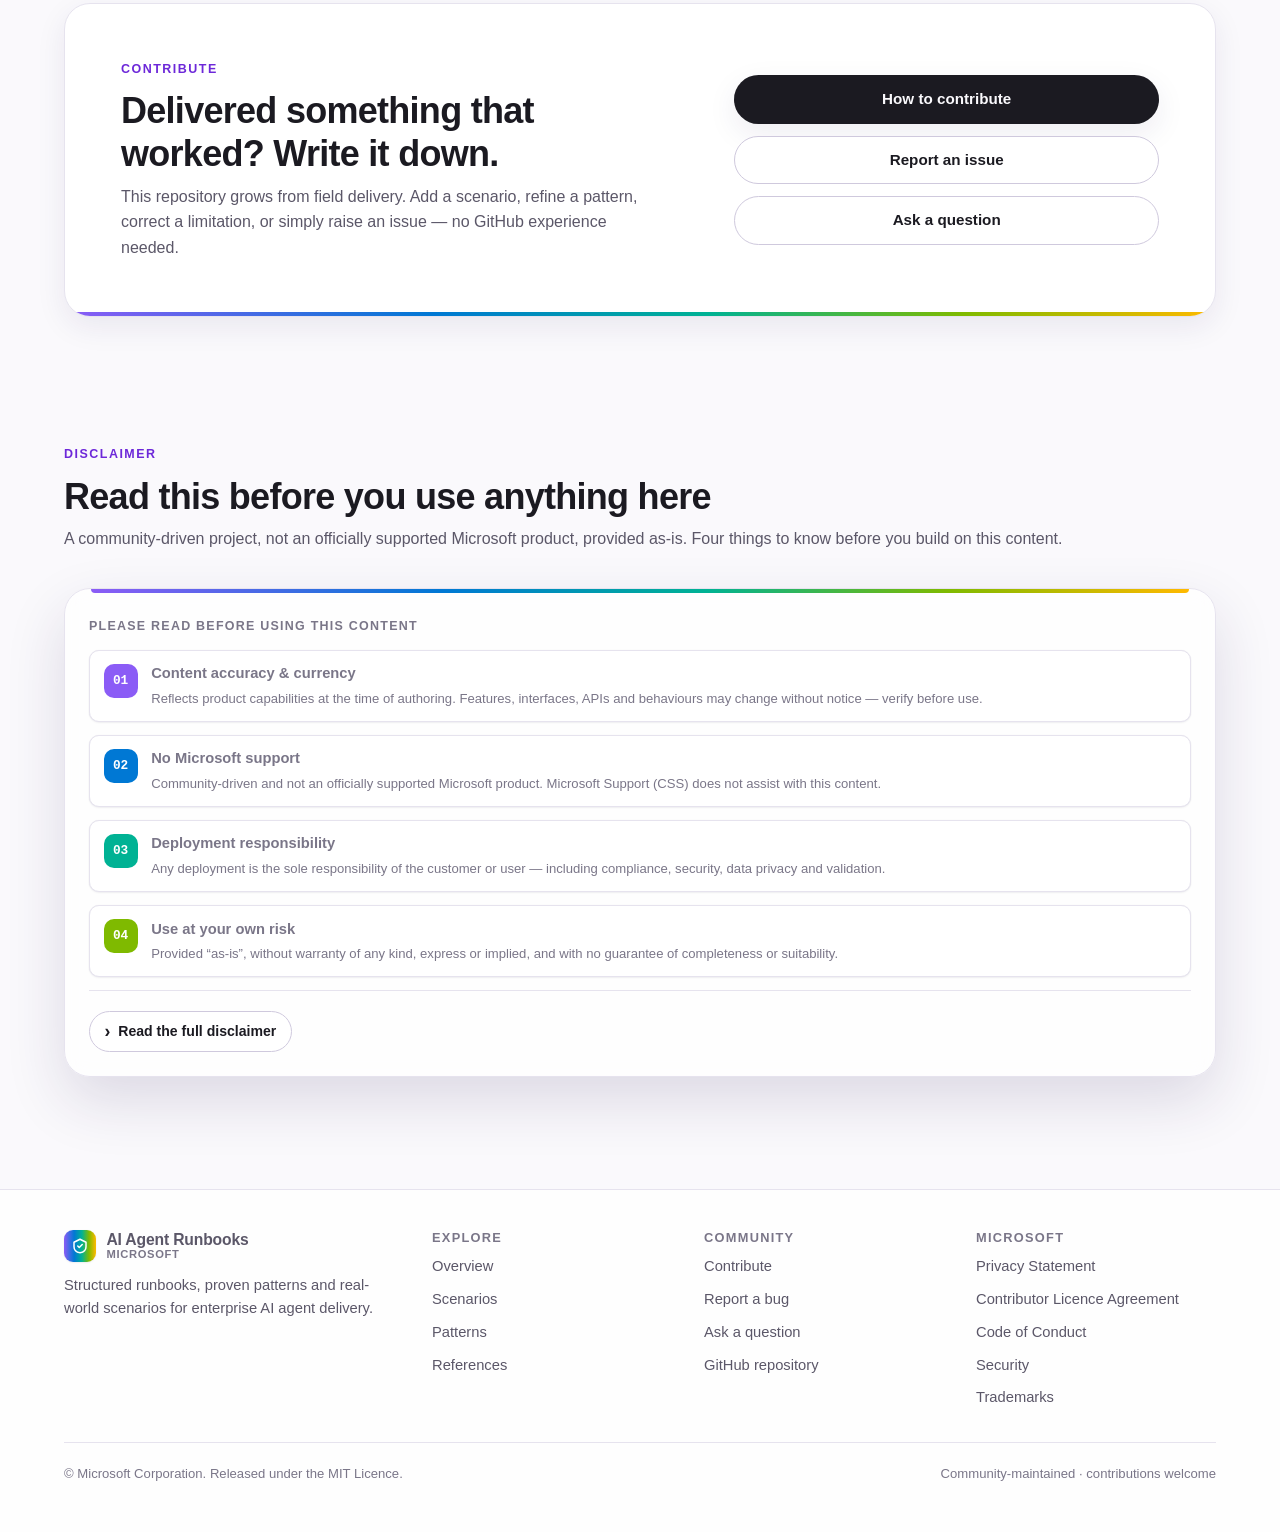
==== commit 8f0ee802: "Update documentation statistics and enhance persona scenario tests - Incremented the count of valida" ====
--- a/docs/index.html
+++ b/docs/index.html
@@ -75,7 +75,7 @@
     <div class="wrap">
       <div class="stats">
         <div class="stat"><div class="num" id="stat-scenarios">39</div><div class="label">End-to-end scenario runbooks</div></div>
-        <div class="stat"><div class="num" id="stat-patterns">22</div><div class="label">Validated technical patterns</div></div>
+        <div class="stat"><div class="num" id="stat-patterns">23</div><div class="label">Validated technical patterns</div></div>
       </div>
     </div>
   </section>
--- a/docs/assets/styles.css
+++ b/docs/assets/styles.css
@@ -651,6 +651,192 @@
   color: var(--text-muted);
 }
 @media (max-width: 860px) { .cta-grid { grid-template-columns: 1fr; gap: 1.75rem; } }
+
+/* ---------- contribution guide (contribute.html) ---------- */
+.guide { scroll-margin-top: 5rem; }
+
+/* contribute page: intro text uses the full content width instead of a narrow column */
+.page-contribute .page-head p,
+.page-contribute .section-head { max-width: none; }
+
+.guide code {
+  font-family: var(--mono);
+  font-size: 0.88em;
+  padding: 0.1em 0.4em;
+  border: 1px solid var(--border);
+  border-radius: 6px;
+  background: var(--surface-2);
+  color: var(--text);
+  overflow-wrap: anywhere;
+}
+.guide pre {
+  margin: 0.95rem 0 0;
+  padding: 0.95rem 1.05rem;
+  border: 1px solid var(--border);
+  border-radius: var(--radius);
+  background: var(--surface-2);
+  color: var(--text);
+  font-family: var(--mono);
+  font-size: 0.85rem;
+  line-height: 1.7;
+  overflow-x: auto;
+}
+.guide pre code { padding: 0; border: 0; background: none; font-size: inherit; overflow-wrap: normal; }
+.guide pre .c { color: var(--text-muted); }
+.guide-ph { padding: 0 0.2em; border-radius: 4px; background: rgba(255, 185, 0, 0.26); }
+
+/* three-copies map */
+.guide-map {
+  display: grid;
+  grid-template-columns: minmax(0, 1fr) auto minmax(0, 1fr) auto minmax(0, 1fr);
+  gap: 0.9rem;
+}
+.guide-node {
+  padding: 1.15rem 1.2rem;
+  border: 1px solid var(--border);
+  border-radius: var(--radius-lg);
+  background: var(--surface);
+  box-shadow: var(--shadow-sm);
+}
+.guide-node-icon {
+  width: 42px; height: 42px; margin-bottom: 0.8rem;
+  display: grid; place-items: center;
+  border: 1px solid var(--border);
+  border-radius: 12px;
+  background: var(--surface-2);
+  font-size: 1.25rem;
+}
+.guide-node h4 { margin: 0 0 0.35rem; font-size: 1.02rem; }
+.guide-node-name {
+  display: inline-block; margin-bottom: 0.55rem;
+  padding: 0.1rem 0.55rem;
+  border-radius: 999px;
+  background: var(--accent-soft);
+  color: var(--accent);
+  font-family: var(--mono); font-size: 0.78rem; font-weight: 700;
+}
+.guide-node p { margin: 0; font-size: 0.88rem; color: var(--text-muted); }
+.guide-link {
+  display: grid; align-content: center; justify-items: center; gap: 0.5rem;
+  font-size: 0.8rem; font-weight: 600; color: var(--text-muted);
+  white-space: nowrap;
+}
+.guide-link .fwd::after { content: " \2192"; content: " \2192" / ""; }
+.guide-link .back::before { content: "\2190\00a0"; content: "\2190\00a0" / ""; }
+.guide-caption { margin: 0.9rem 0 0; font-size: 0.9rem; color: var(--text-muted); }
+
+/* part headings */
+.guide-part { margin: 2.75rem 0 1.5rem; }
+.guide-part-kicker {
+  margin-bottom: 0.35rem;
+  font-size: 0.78rem; font-weight: 700; letter-spacing: 0.12em;
+  text-transform: uppercase; color: var(--accent);
+}
+.guide-part h3 { margin-bottom: 0.3rem; font-size: clamp(1.3rem, 2.6vw, 1.7rem); }
+.guide-part p { margin: 0; color: var(--text-muted); }
+
+/* numbered steps */
+.guide-steps { margin: 0; padding: 0; list-style: none; }
+.guide-step {
+  position: relative;
+  display: grid; grid-template-columns: 44px minmax(0, 1fr); gap: 1.1rem;
+  padding-bottom: 1.35rem;
+}
+.guide-step:last-child { padding-bottom: 0; }
+.guide-step::before {
+  content: "";
+  position: absolute; left: 21px; top: 48px; bottom: 4px;
+  width: 2px; border-radius: 2px;
+  background: var(--border-strong);
+}
+.guide-step:last-child::before { display: none; }
+.guide-num {
+  position: relative; z-index: 1;
+  width: 44px; height: 44px;
+  display: grid; place-items: center;
+  border-radius: 14px;
+  background: var(--accent);
+  color: var(--on-accent);
+  box-shadow: var(--shadow-sm);
+  font-family: var(--mono); font-size: 1rem; font-weight: 700;
+}
+.guide-body {
+  min-width: 0;
+  padding: 1.2rem 1.35rem 1.3rem;
+  border: 1px solid var(--border);
+  border-radius: var(--radius-lg);
+  background: var(--surface);
+  box-shadow: var(--shadow-sm);
+}
+.guide-body h4 { margin: 0 0 0.4rem; font-size: 1.15rem; }
+.guide-body p,
+.guide-more-body p { margin: 0 0 0.6rem; font-size: 0.95rem; color: var(--text-muted); }
+.guide-body p:last-child,
+.guide-more-body p:last-child { margin-bottom: 0; }
+.guide-body strong,
+.guide-more-body strong { color: var(--text); font-weight: 600; }
+.guide-body ol, .guide-body ul,
+.guide-more-body ol, .guide-more-body ul {
+  margin: 0.6rem 0 0.6rem; padding-left: 1.3rem;
+  display: grid; gap: 0.4rem;
+  font-size: 0.95rem; color: var(--text-muted);
+}
+.guide-body ol, .guide-more-body ol { list-style: decimal; }
+.guide-body ul, .guide-more-body ul { list-style: disc; }
+.guide-body pre + p,
+.guide-more-body pre + p,
+.guide-body pre + ol,
+.guide-more-body pre + ol { margin-top: 0.9rem; }
+
+/* callouts */
+.guide-note {
+  margin: 0.9rem 0 0;
+  padding: 0.65rem 0.9rem;
+  border: 1px solid var(--border);
+  border-left: 3px solid var(--accent);
+  border-radius: var(--radius);
+  background: var(--accent-soft);
+  font-size: 0.9rem; line-height: 1.55; color: var(--text);
+}
+.guide-note.is-warn { border-left-color: var(--coral); background: rgba(249, 115, 107, 0.11); }
+.guide-note.is-check { border-left-color: var(--teal); background: rgba(0, 178, 148, 0.11); }
+.guide-note strong { font-weight: 600; }
+
+/* collapsible extras */
+.guide-more { margin-top: 0.9rem; }
+.guide-more > summary {
+  display: inline-flex; align-items: center; gap: 0.5rem;
+  padding: 0.4rem 0.85rem;
+  border: 1px solid var(--border-strong);
+  border-radius: 999px;
+  background: var(--surface);
+  color: var(--text);
+  font-size: 0.86rem; font-weight: 600;
+  cursor: pointer; list-style: none;
+  transition: border-color 0.15s ease, color 0.15s ease;
+}
+.guide-more > summary::-webkit-details-marker { display: none; }
+.guide-more > summary:hover { border-color: var(--accent); color: var(--accent); }
+.guide-more > summary .chev { font-size: 1.05rem; line-height: 1; transition: transform 0.2s ease; }
+.guide-more[open] > summary .chev { transform: rotate(90deg); }
+.guide-more-body { margin-top: 0.8rem; padding-left: 0.95rem; border-left: 2px solid var(--border); }
+.guide-more-body h4 { margin: 1.15rem 0 0.35rem; font-size: 1rem; }
+.guide-more-body h4:first-child { margin-top: 0; }
+.guide-maint { margin-top: 2rem; }
+
+@media (max-width: 860px) {
+  .guide-map { grid-template-columns: 1fr; gap: 0.6rem; }
+  .guide-link { grid-auto-flow: column; justify-content: center; gap: 1.5rem; }
+  .guide-link .fwd::after { content: " \2193"; content: " \2193" / ""; }
+  .guide-link .back::before { content: "\2191\00a0"; content: "\2191\00a0" / ""; }
+}
+@media (max-width: 560px) {
+  .guide-step { grid-template-columns: 34px minmax(0, 1fr); gap: 0.75rem; }
+  .guide-step::before { left: 16px; top: 38px; }
+  .guide-num { width: 34px; height: 34px; border-radius: 11px; font-size: 0.88rem; }
+  .guide-body { padding: 1rem 1rem 1.1rem; }
+  .guide pre, .guide pre code { white-space: pre-wrap; overflow-wrap: anywhere; }
+}
 
 /* ---------- footer ---------- */
 .site-footer {
